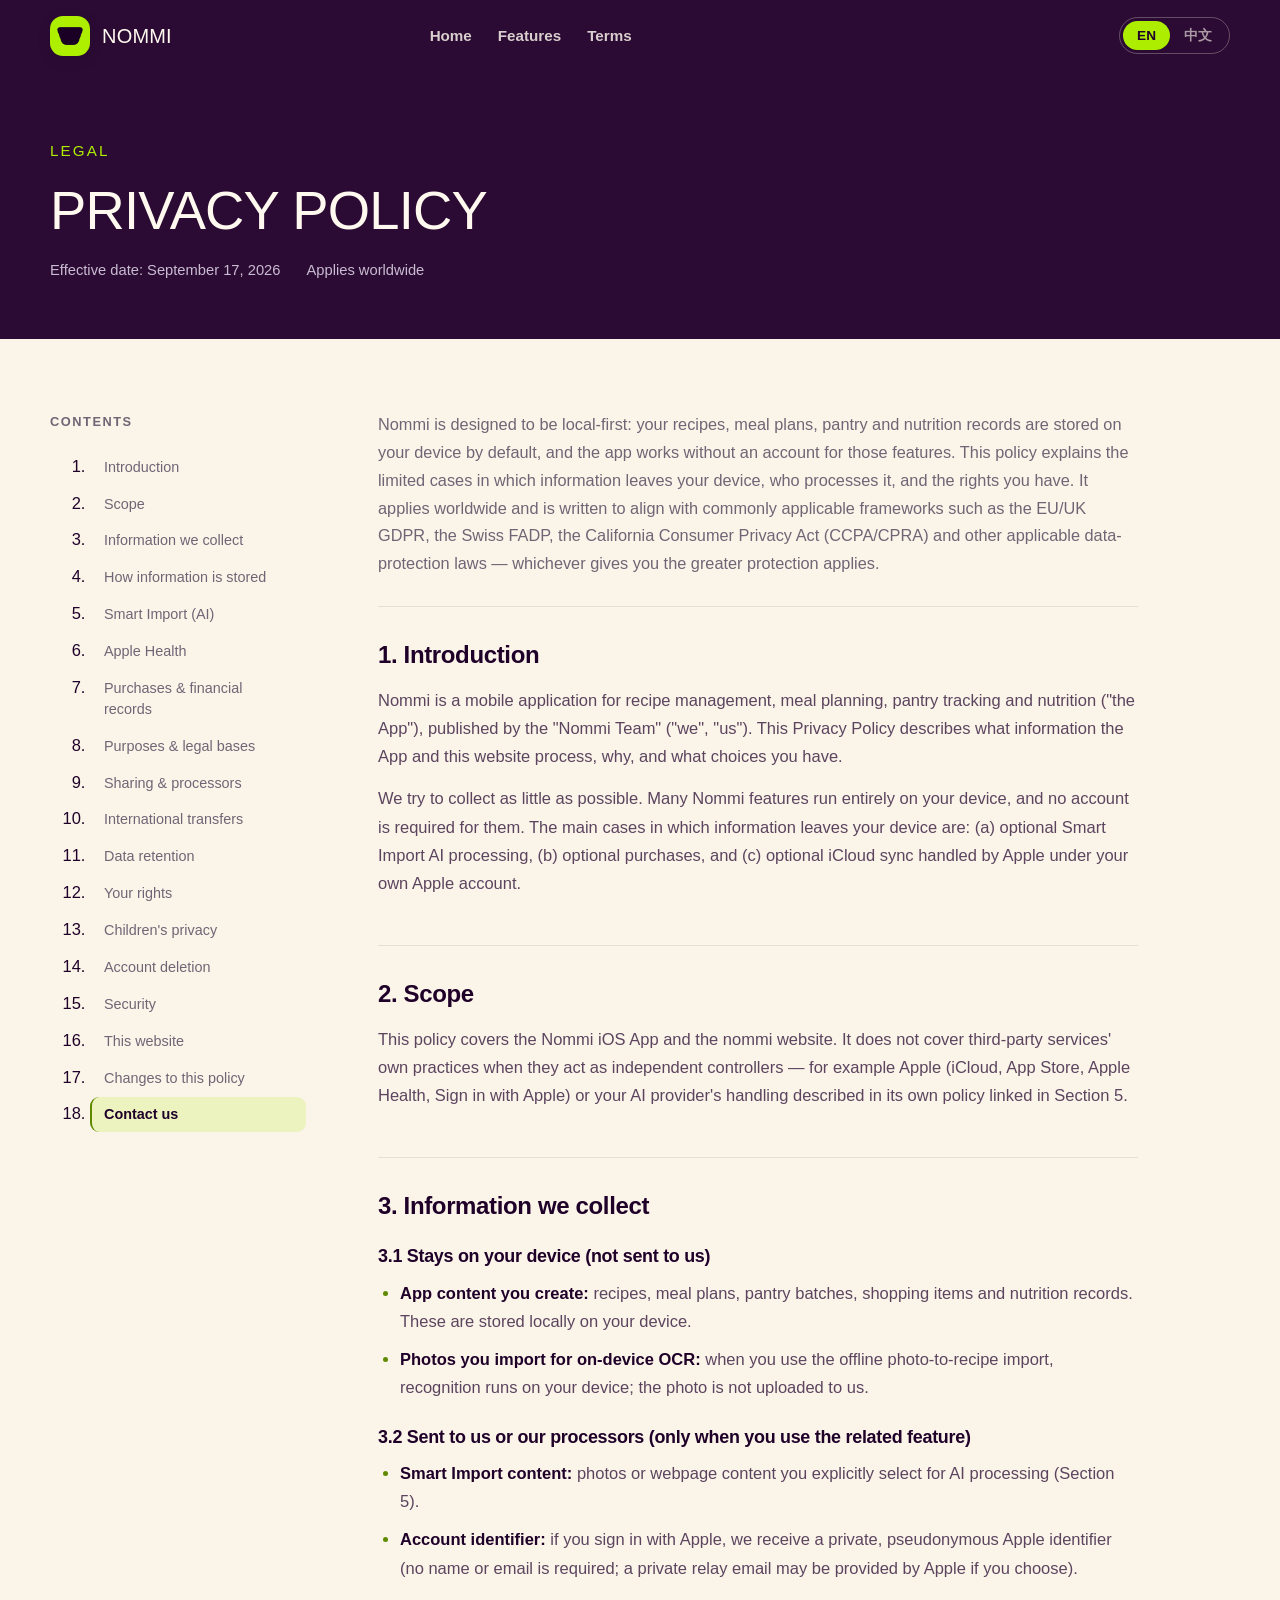
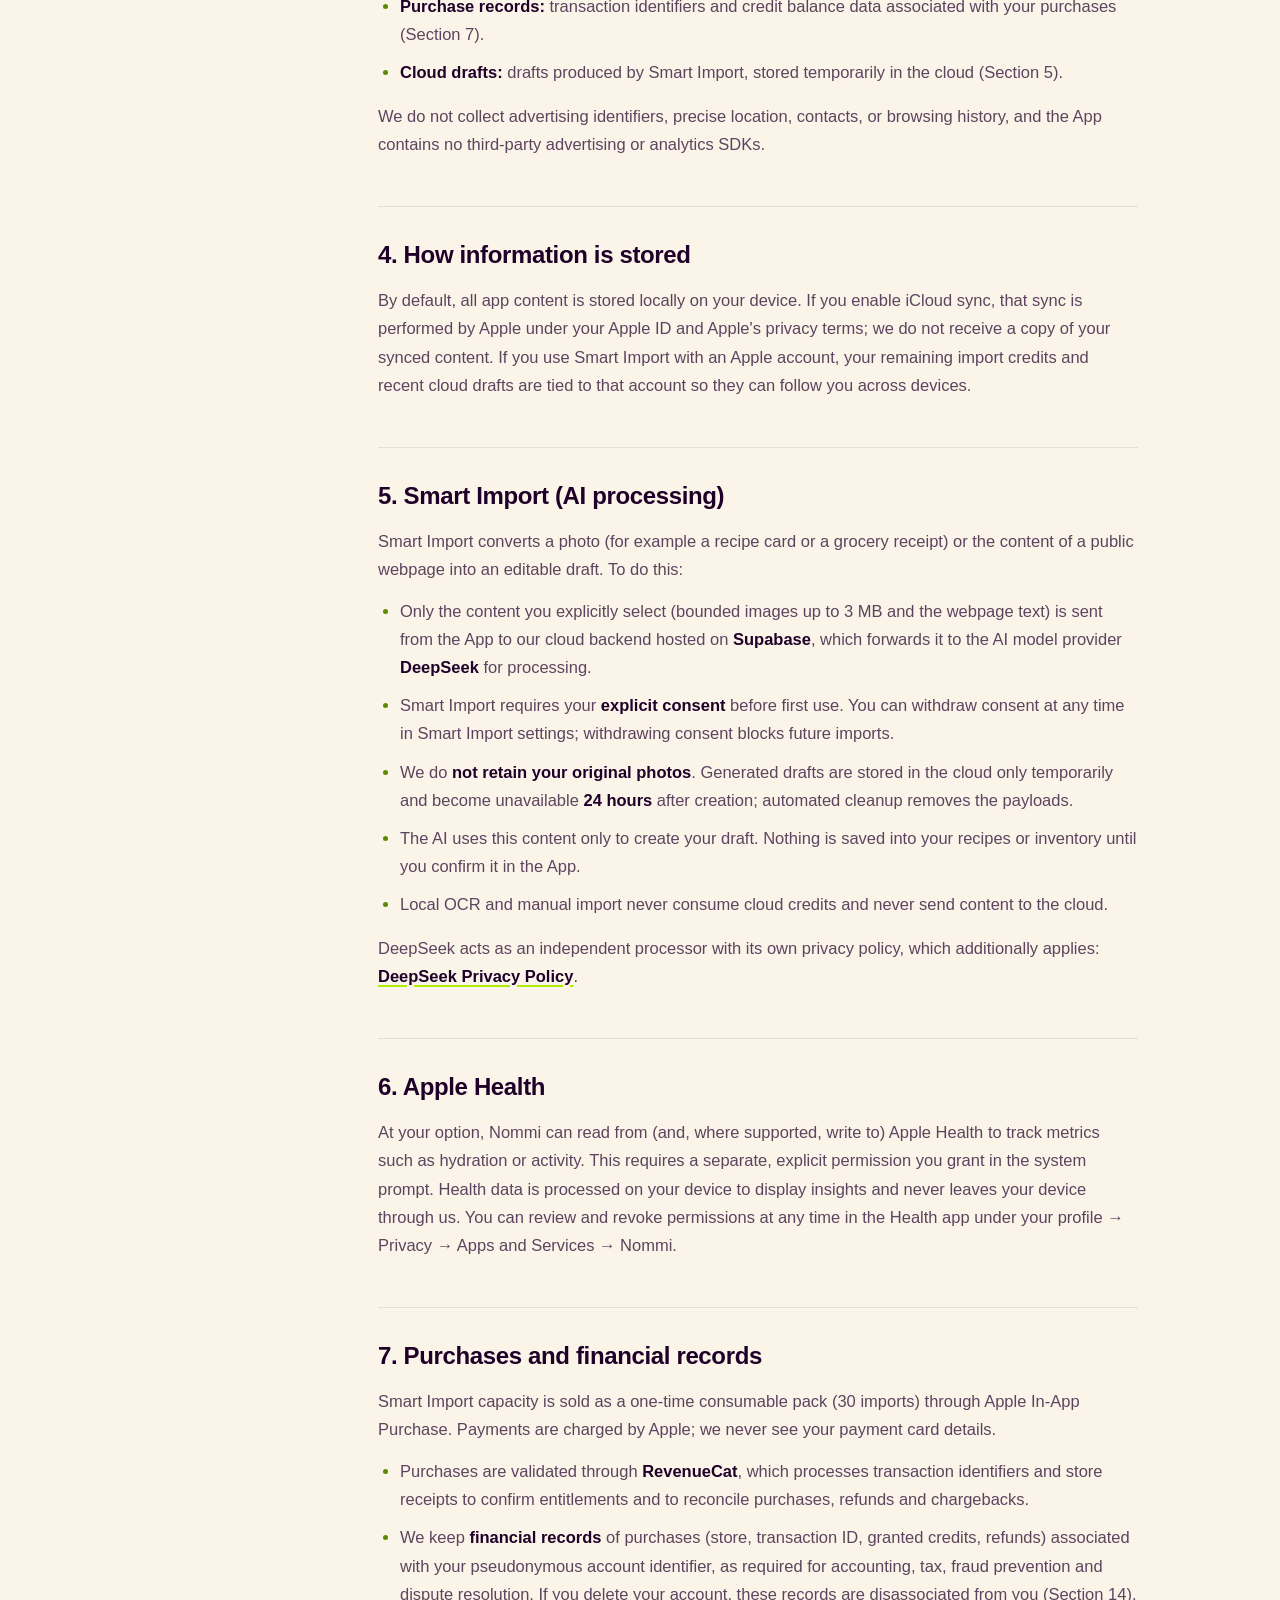
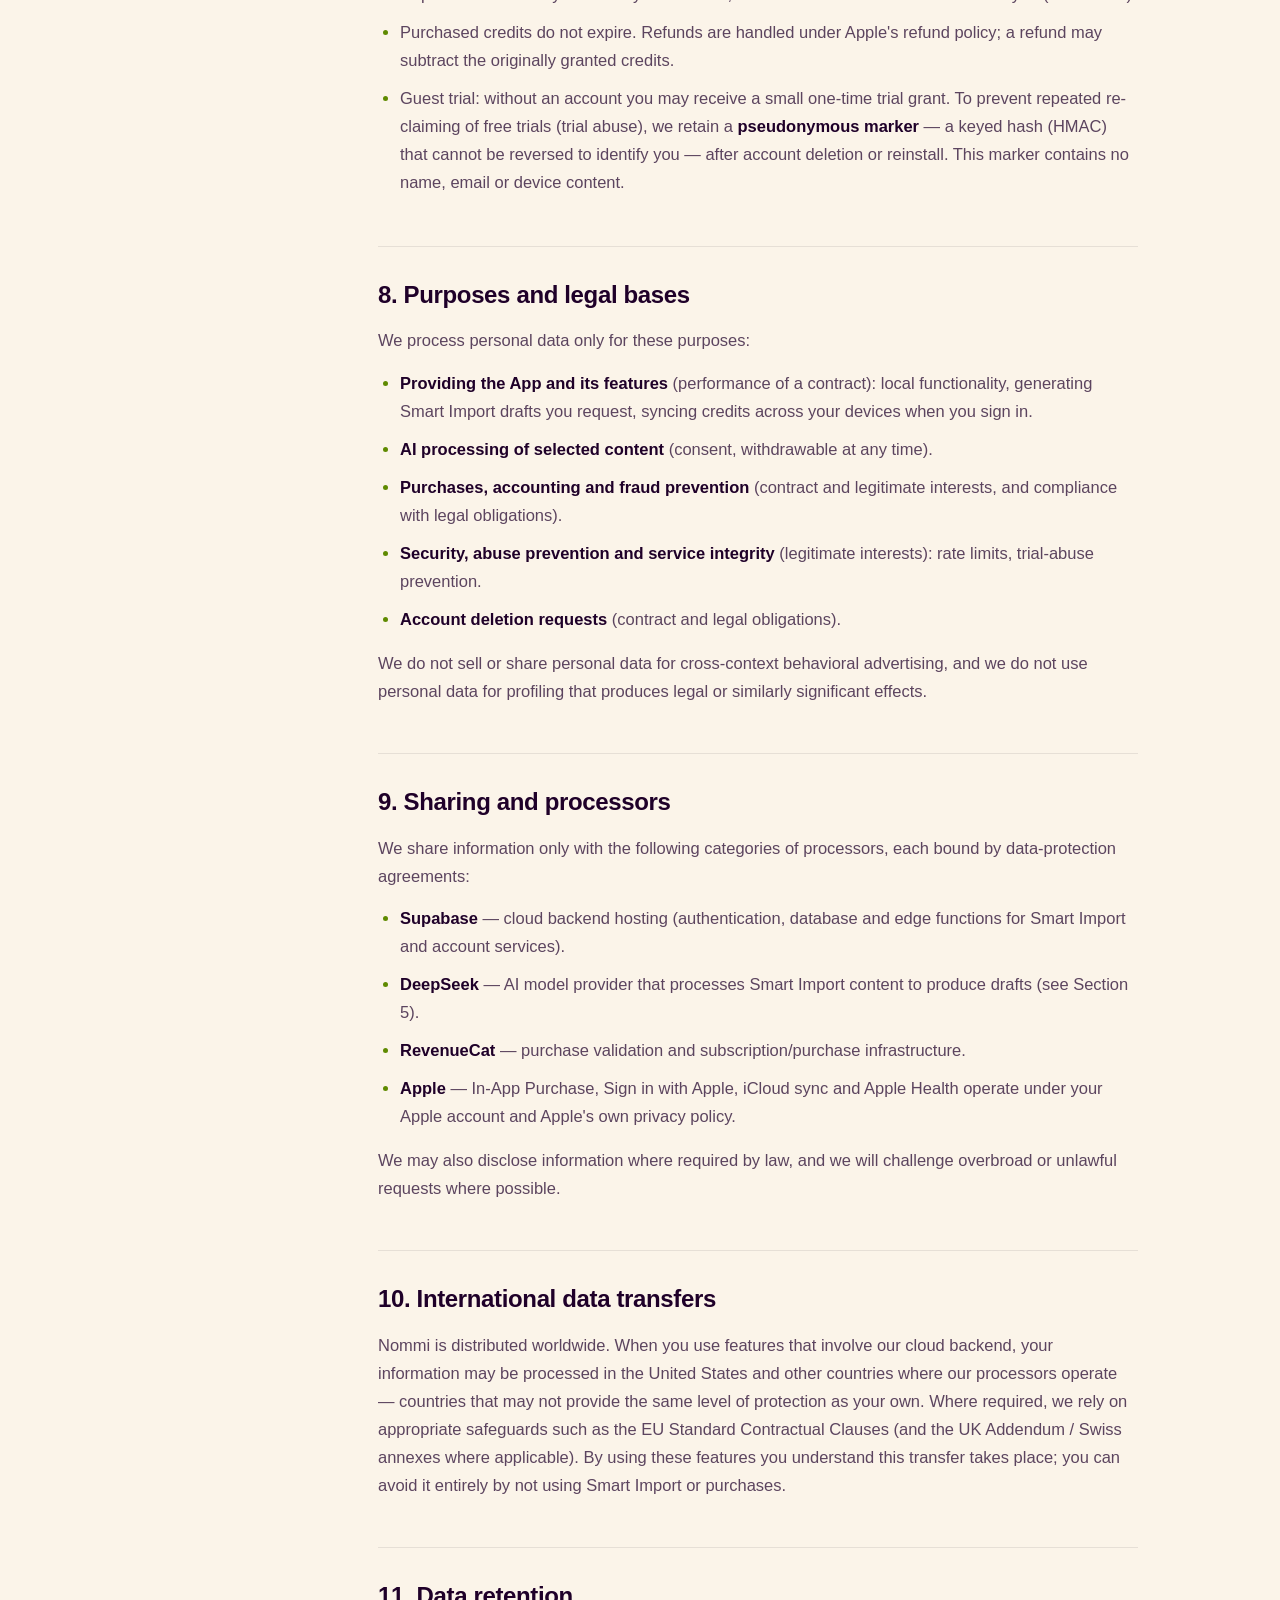
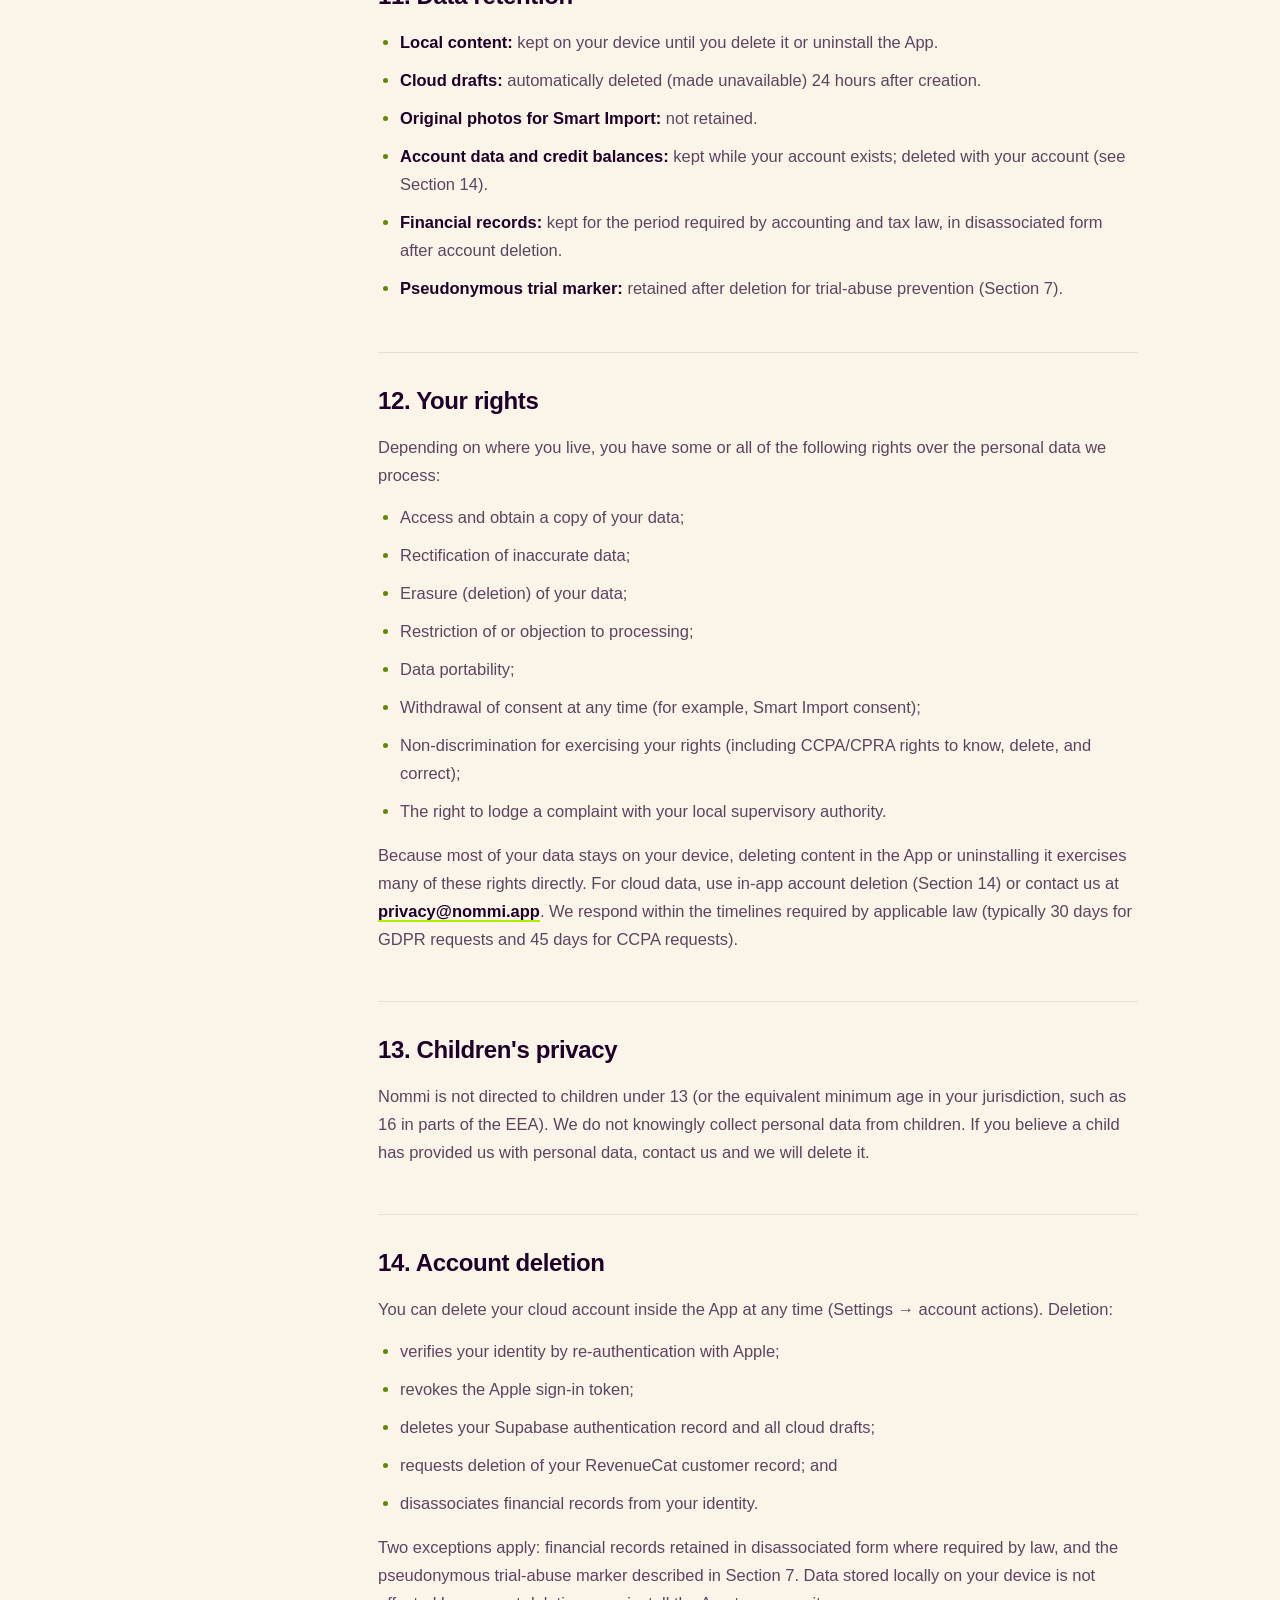
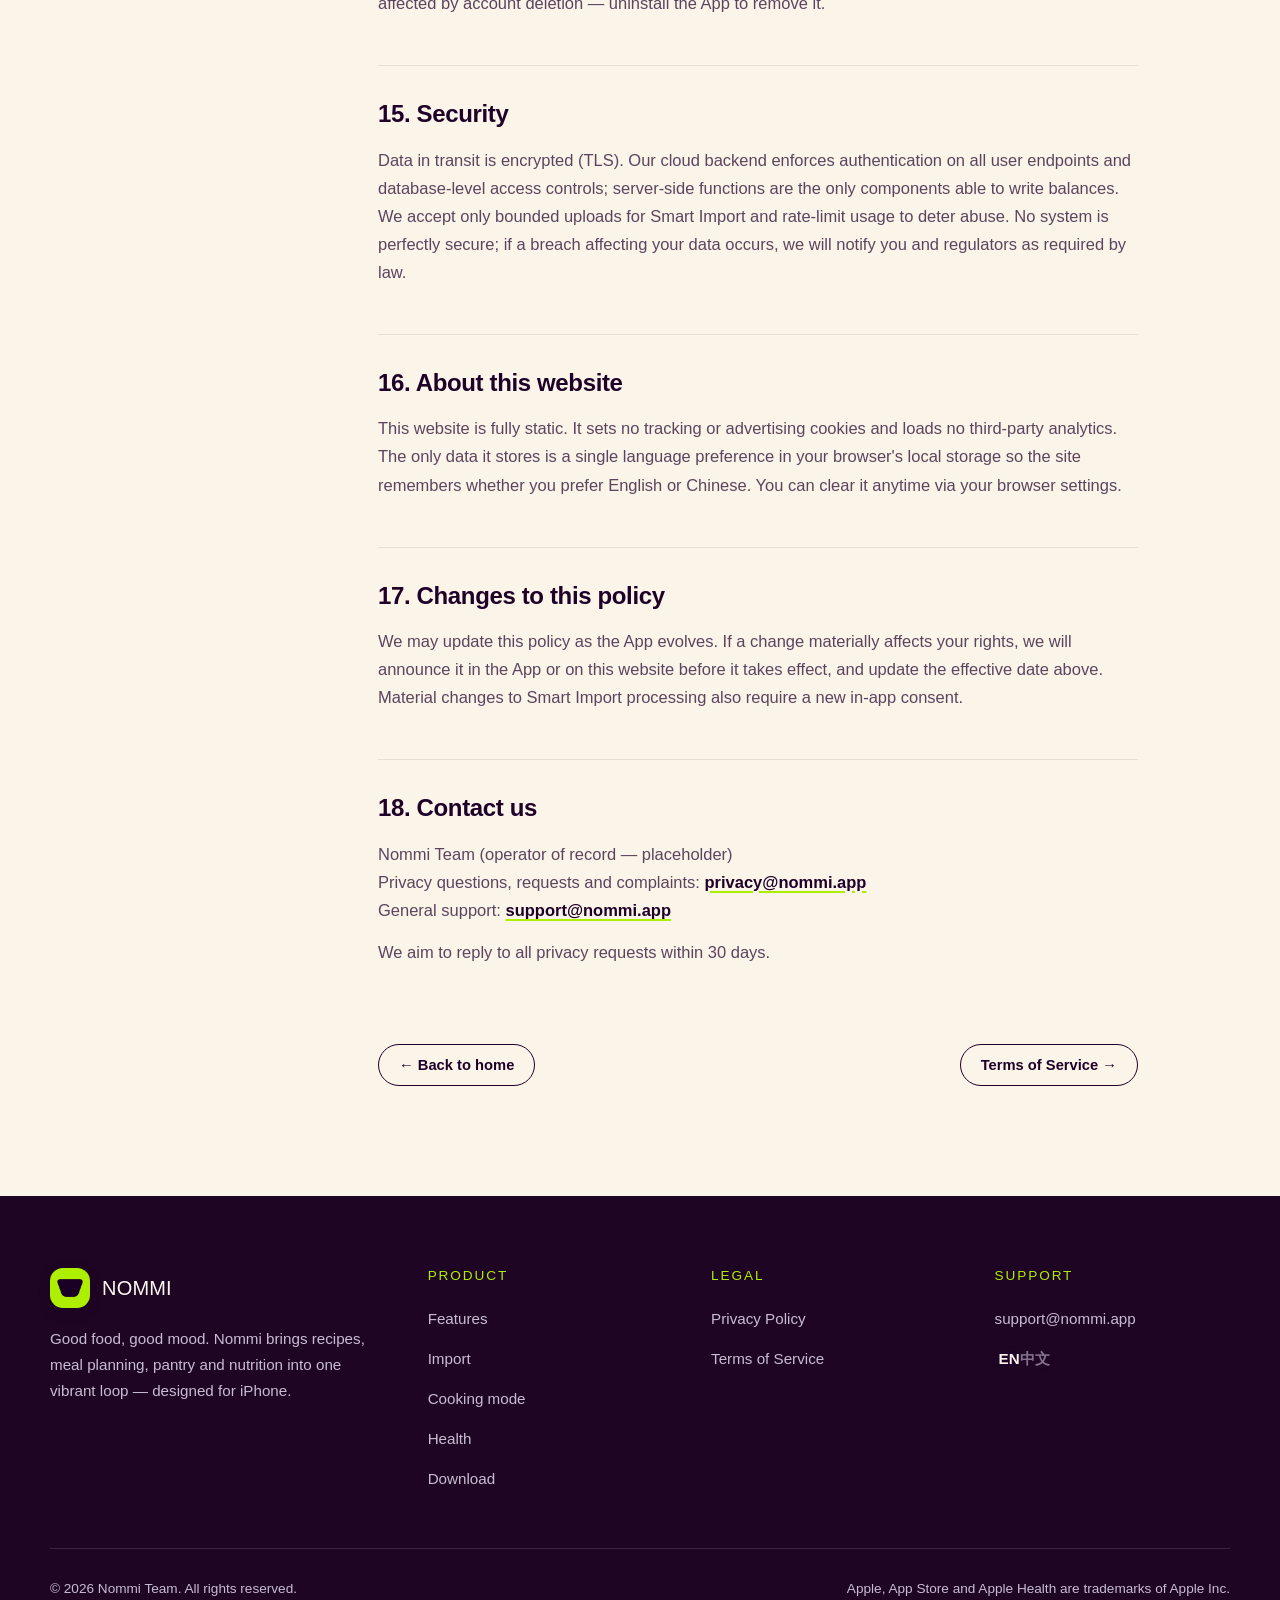
==== privacy.html @ 62dd393e "Rebrand Wokvibe → Nommi: brand strings, lang storage key, logo/favicon, drop mascot.jpg" ====
<!DOCTYPE html>
<html lang="en"
  data-title-en="Privacy Policy — Nommi"
  data-title-zh="隐私政策 — Nommi"
  data-desc-en="How Nommi collects, uses and protects your data: local-first storage, Smart Import AI processing, purchases, account deletion and your rights."
  data-desc-zh="Nommi 如何收集、使用与保护你的数据：本地优先存储、AI 智能导入、购买与账户删除，以及你享有的权利。">
<head>
  <meta charset="UTF-8">
  <meta name="viewport" content="width=device-width, initial-scale=1.0">
  <title>Privacy Policy — Nommi</title>
  <meta name="description" content="How Nommi collects, uses and protects your data: local-first storage, Smart Import AI processing, purchases, account deletion and your rights.">
  <link rel="icon" type="image/png" href="assets/img/favicon.png">
  <link rel="stylesheet" href="assets/css/main.css?v=6">
  <script>
    (function () {
      var l = null;
      try { l = localStorage.getItem("nommi-lang"); } catch (e) {}
      if (l !== "en" && l !== "zh") {
        l = ((navigator.languages && navigator.languages[0]) || navigator.language || "")
          .toLowerCase().indexOf("zh") === 0 ? "zh" : "en";
      }
      document.documentElement.setAttribute("data-lang", l);
    })();
  </script>
</head>
<body>
  <!-- PLACEHOLDERS: operator name "Nommi Team", emails privacy@nommi.app /
       support@nommi.app and the effective date below must be replaced with
       real values before launch. -->
  <a class="skip-link" href="#main"><span class="lang-en">Skip to content</span><span class="lang-zh">跳到正文</span></a>

  <header class="site-header on-dark">
    <div class="container header-inner">
      <a class="brand" href="index.html" aria-label="Nommi home">
        <span class="brand-badge"><img src="assets/img/favicon.png" alt="Nommi logo" width="40" height="40"></span>
        <span>NOMMI</span>
      </a>
      <nav class="main-nav" aria-label="Primary">
        <a href="index.html"><span class="lang-en">Home</span><span class="lang-zh">首页</span></a>
        <a href="index.html#features"><span class="lang-en">Features</span><span class="lang-zh">功能</span></a>
        <a href="terms.html"><span class="lang-en">Terms</span><span class="lang-zh">条款</span></a>
      </nav>
      <div class="header-actions">
        <div class="lang-toggle" role="group" aria-label="Language / 语言">
          <button type="button" data-set-lang="en" aria-pressed="false">EN</button>
          <button type="button" data-set-lang="zh" aria-pressed="false">中文</button>
        </div>
      </div>
    </div>
  </header>

  <main id="main">
    <section class="doc-hero">
      <div class="container">
        <p class="eyebrow"><span class="lang-en">Legal</span><span class="lang-zh">法律文件</span></p>
        <h1>
          <span class="lang-en">Privacy Policy</span>
          <span class="lang-zh">隐私政策</span>
        </h1>
        <div class="doc-meta">
          <span><span class="lang-en">Effective date: September 17, 2026</span><span class="lang-zh">生效日期：2026 年 9 月 17 日</span></span>
          <span><span class="lang-en">Applies worldwide</span><span class="lang-zh">全球适用</span></span>
        </div>
      </div>
    </section>

    <div class="container doc-layout">
      <aside class="doc-toc" aria-label="Table of contents">
        <p class="toc-title"><span class="lang-en">Contents</span><span class="lang-zh">目录</span></p>
        <ol>
          <li><a href="#p-intro"><span class="lang-en">Introduction</span><span class="lang-zh">引言</span></a></li>
          <li><a href="#p-scope"><span class="lang-en">Scope</span><span class="lang-zh">适用范围</span></a></li>
          <li><a href="#p-collect"><span class="lang-en">Information we collect</span><span class="lang-zh">我们收集的信息</span></a></li>
          <li><a href="#p-storage"><span class="lang-en">How information is stored</span><span class="lang-zh">信息的存储</span></a></li>
          <li><a href="#p-ai"><span class="lang-en">Smart Import (AI)</span><span class="lang-zh">AI 智能导入</span></a></li>
          <li><a href="#p-health"><span class="lang-en">Apple Health</span><span class="lang-zh">Apple 健康</span></a></li>
          <li><a href="#p-purchases"><span class="lang-en">Purchases &amp; financial records</span><span class="lang-zh">购买与财务记录</span></a></li>
          <li><a href="#p-basis"><span class="lang-en">Purposes &amp; legal bases</span><span class="lang-zh">用途与法律基础</span></a></li>
          <li><a href="#p-sharing"><span class="lang-en">Sharing &amp; processors</span><span class="lang-zh">共享与处理者</span></a></li>
          <li><a href="#p-transfers"><span class="lang-en">International transfers</span><span class="lang-zh">国际数据传输</span></a></li>
          <li><a href="#p-retention"><span class="lang-en">Data retention</span><span class="lang-zh">数据保留</span></a></li>
          <li><a href="#p-rights"><span class="lang-en">Your rights</span><span class="lang-zh">你的权利</span></a></li>
          <li><a href="#p-children"><span class="lang-en">Children's privacy</span><span class="lang-zh">儿童隐私</span></a></li>
          <li><a href="#p-deletion"><span class="lang-en">Account deletion</span><span class="lang-zh">账户删除</span></a></li>
          <li><a href="#p-security"><span class="lang-en">Security</span><span class="lang-zh">安全</span></a></li>
          <li><a href="#p-website"><span class="lang-en">This website</span><span class="lang-zh">关于本网站</span></a></li>
          <li><a href="#p-changes"><span class="lang-en">Changes to this policy</span><span class="lang-zh">政策变更</span></a></li>
          <li><a href="#p-contact"><span class="lang-en">Contact us</span><span class="lang-zh">联系我们</span></a></li>
        </ol>
      </aside>

      <article class="doc-body">
        <p>
          <span class="lang-en">Nommi is designed to be local-first: your recipes, meal plans, pantry and nutrition records are stored on your device by default, and the app works without an account for those features. This policy explains the limited cases in which information leaves your device, who processes it, and the rights you have. It applies worldwide and is written to align with commonly applicable frameworks such as the EU/UK GDPR, the Swiss FADP, the California Consumer Privacy Act (CCPA/CPRA) and other applicable data-protection laws — whichever gives you the greater protection applies.</span>
          <span class="lang-zh">Nommi 采用本地优先设计：你的食谱、餐食计划、库存与营养记录默认保存在你的设备上，这些功能无需账户即可使用。本政策说明信息在哪些有限情况下会离开你的设备、由谁处理，以及你享有的权利。本政策在全球适用，并参照 EU/UK GDPR、瑞士 FADP、美国加州 CCPA/CPRA 等常见数据保护框架撰写——对你更有利的标准优先适用。</span>
        </p>

        <section class="policy-sec" id="p-intro">
          <h2><span class="lang-en">1. Introduction</span><span class="lang-zh">1. 引言</span></h2>
          <div class="lang-en">
            <p>Nommi is a mobile application for recipe management, meal planning, pantry tracking and nutrition ("the App"), published by the "Nommi Team" ("we", "us"). This Privacy Policy describes what information the App and this website process, why, and what choices you have.</p>
            <p>We try to collect as little as possible. Many Nommi features run entirely on your device, and no account is required for them. The main cases in which information leaves your device are: (a) optional Smart Import AI processing, (b) optional purchases, and (c) optional iCloud sync handled by Apple under your own Apple account.</p>
          </div>
          <div class="lang-zh">
            <p>Nommi 是一款用于食谱管理、餐食计划、库存跟踪与营养记录的移动应用（下称「本应用」），由「Nommi 团队」（下称「我们」）发布。本隐私政策说明本应用及本网站处理哪些信息、为何处理，以及你可以做出哪些选择。</p>
            <p>我们尽可能少收集数据。Nommi 的许多功能完全在你的设备上运行，且无需账户。信息离开你设备的主要情形包括：(a) 可选的 AI 智能导入处理；(b) 可选的应用内购买；(c) 由 Apple 在你自己的 Apple 账户下处理的可选 iCloud 同步。</p>
          </div>
        </section>

        <section class="policy-sec" id="p-scope">
          <h2><span class="lang-en">2. Scope</span><span class="lang-zh">2. 适用范围</span></h2>
          <div class="lang-en">
            <p>This policy covers the Nommi iOS App and the nommi website. It does not cover third-party services' own practices when they act as independent controllers — for example Apple (iCloud, App Store, Apple Health, Sign in with Apple) or your AI provider's handling described in its own policy linked in Section 5.</p>
          </div>
          <div class="lang-zh">
            <p>本政策适用于 Nommi iOS 应用与 Nommi 网站。当第三方服务作为独立控制者行事时（例如 Apple 的 iCloud、App Store、Apple 健康与「通过 Apple 登录」，或第 5 节所链接的 AI 提供商按其自身政策进行的处理），其自身实践不在本政策范围内。</p>
          </div>
        </section>

        <section class="policy-sec" id="p-collect">
          <h2><span class="lang-en">3. Information we collect</span><span class="lang-zh">3. 我们收集的信息</span></h2>
          <div class="lang-en">
            <h3>3.1 Stays on your device (not sent to us)</h3>
            <ul>
              <li><strong>App content you create:</strong> recipes, meal plans, pantry batches, shopping items and nutrition records. These are stored locally on your device.</li>
              <li><strong>Photos you import for on-device OCR:</strong> when you use the offline photo-to-recipe import, recognition runs on your device; the photo is not uploaded to us.</li>
            </ul>
            <h3>3.2 Sent to us or our processors (only when you use the related feature)</h3>
            <ul>
              <li><strong>Smart Import content:</strong> photos or webpage content you explicitly select for AI processing (Section 5).</li>
              <li><strong>Account identifier:</strong> if you sign in with Apple, we receive a private, pseudonymous Apple identifier (no name or email is required; a private relay email may be provided by Apple if you choose).</li>
              <li><strong>Purchase records:</strong> transaction identifiers and credit balance data associated with your purchases (Section 7).</li>
              <li><strong>Cloud drafts:</strong> drafts produced by Smart Import, stored temporarily in the cloud (Section 5).</li>
            </ul>
            <p>We do not collect advertising identifiers, precise location, contacts, or browsing history, and the App contains no third-party advertising or analytics SDKs.</p>
          </div>
          <div class="lang-zh">
            <h3>3.1 仅保存在你的设备上（不会发送给我们）</h3>
            <ul>
              <li><strong>你创建的应用内容：</strong>食谱、餐食计划、库存批次、采购项与营养记录，均保存在你设备的本地存储中。</li>
              <li><strong>用于本机 OCR 的照片：</strong>使用离线拍照导入食谱时，识别在你的设备上完成；照片不会上传给我们。</li>
            </ul>
            <h3>3.2 发送给我们或我们的处理者（仅在你使用相应功能时）</h3>
            <ul>
              <li><strong>智能导入内容：</strong>你明确选择进行 AI 处理的照片或网页内容（见第 5 节）。</li>
              <li><strong>账户标识符：</strong>使用「通过 Apple 登录」时，我们只会收到一个私密、假名化的 Apple 标识符（不需要姓名或邮箱；如你选择，Apple 可提供私密转发邮箱）。</li>
              <li><strong>购买记录：</strong>与你的购买相关联的交易标识符与积分余额数据（见第 7 节）。</li>
              <li><strong>云端草稿：</strong>智能导入生成的草稿，会临时存储在云端（见第 5 节）。</li>
            </ul>
            <p>我们不收集广告标识符、精确位置、通讯录或浏览历史；应用内不包含任何第三方广告或统计 SDK。</p>
          </div>
        </section>

        <section class="policy-sec" id="p-storage">
          <h2><span class="lang-en">4. How information is stored</span><span class="lang-zh">4. 信息的存储</span></h2>
          <div class="lang-en">
            <p>By default, all app content is stored locally on your device. If you enable iCloud sync, that sync is performed by Apple under your Apple ID and Apple's privacy terms; we do not receive a copy of your synced content. If you use Smart Import with an Apple account, your remaining import credits and recent cloud drafts are tied to that account so they can follow you across devices.</p>
          </div>
          <div class="lang-zh">
            <p>默认情况下，所有应用内容均保存在你的设备本地。启用 iCloud 同步后，同步由 Apple 在你的 Apple ID 与 Apple 隐私条款下完成；我们不会获得你所同步内容的副本。若你在登录 Apple 账户后使用智能导入，剩余导入积分与最近的云端草稿会与该账户关联，以便跨设备使用。</p>
          </div>
        </section>

        <section class="policy-sec" id="p-ai">
          <h2><span class="lang-en">5. Smart Import (AI processing)</span><span class="lang-zh">5. AI 智能导入</span></h2>
          <div class="lang-en">
            <p>Smart Import converts a photo (for example a recipe card or a grocery receipt) or the content of a public webpage into an editable draft. To do this:</p>
            <ul>
              <li>Only the content you explicitly select (bounded images up to 3&nbsp;MB and the webpage text) is sent from the App to our cloud backend hosted on <strong>Supabase</strong>, which forwards it to the AI model provider <strong>DeepSeek</strong> for processing.</li>
              <li>Smart Import requires your <strong>explicit consent</strong> before first use. You can withdraw consent at any time in Smart Import settings; withdrawing consent blocks future imports.</li>
              <li>We do <strong>not retain your original photos</strong>. Generated drafts are stored in the cloud only temporarily and become unavailable <strong>24 hours</strong> after creation; automated cleanup removes the payloads.</li>
              <li>The AI uses this content only to create your draft. Nothing is saved into your recipes or inventory until you confirm it in the App.</li>
              <li>Local OCR and manual import never consume cloud credits and never send content to the cloud.</li>
            </ul>
            <p>DeepSeek acts as an independent processor with its own privacy policy, which additionally applies: <a href="https://cdn.deepseek.com/policies/en-US/deepseek-privacy-policy.html" rel="noopener nofollow" target="_blank">DeepSeek Privacy Policy</a>.</p>
          </div>
          <div class="lang-zh">
            <p>智能导入可将照片（例如食谱卡片或采购小票）或公开网页的内容转换为可编辑草稿。为此：</p>
            <ul>
              <li>只有你明确选择的内容（不超过 3&nbsp;MB 的图片与网页文本）会从应用发送至托管在 <strong>Supabase</strong> 上的云端后端，再由其转发给 AI 模型提供商 <strong>DeepSeek</strong> 进行处理。</li>
              <li>智能导入在首次使用前需要你的<strong>明确同意</strong>。你可以随时在智能导入设置中撤回同意；撤回后将阻止后续导入。</li>
              <li>我们<strong>不会保留你的原始照片</strong>。生成的草稿仅临时存储于云端，并在创建 <strong>24 小时</strong>后失效；自动清理任务会删除相关数据。</li>
              <li>AI 仅将这些内容用于生成你的草稿；在你于应用中确认之前，任何内容都不会写入你的食谱或库存。</li>
              <li>本地 OCR 与手动导入不消耗云端积分，也不会向云端发送内容。</li>
            </ul>
            <p>DeepSeek 作为独立处理者运营，其自身隐私政策同样适用：<a href="https://cdn.deepseek.com/policies/en-US/deepseek-privacy-policy.html" rel="noopener nofollow" target="_blank">DeepSeek 隐私政策</a>。</p>
          </div>
        </section>

        <section class="policy-sec" id="p-health">
          <h2><span class="lang-en">6. Apple Health</span><span class="lang-zh">6. Apple 健康</span></h2>
          <div class="lang-en">
            <p>At your option, Nommi can read from (and, where supported, write to) Apple Health to track metrics such as hydration or activity. This requires a separate, explicit permission you grant in the system prompt. Health data is processed on your device to display insights and never leaves your device through us. You can review and revoke permissions at any time in the Health app under your profile → Privacy → Apps and Services → Nommi.</p>
          </div>
          <div class="lang-zh">
            <p>你可以选择让 Nommi 读取（并在支持时写入）Apple 健康数据，以跟踪饮水、活动等指标。这需要你在系统弹窗中单独授予明确权限。健康数据仅在你的设备上处理并用于展示洞察，不会经由我们离开你的设备。你可以随时在「健康」App 的个人头像 → 隐私 → App 与服务 → Nommi 中查看并撤销相关权限。</p>
          </div>
        </section>

        <section class="policy-sec" id="p-purchases">
          <h2><span class="lang-en">7. Purchases and financial records</span><span class="lang-zh">7. 购买与财务记录</span></h2>
          <div class="lang-en">
            <p>Smart Import capacity is sold as a one-time consumable pack (30 imports) through Apple In-App Purchase. Payments are charged by Apple; we never see your payment card details.</p>
            <ul>
              <li>Purchases are validated through <strong>RevenueCat</strong>, which processes transaction identifiers and store receipts to confirm entitlements and to reconcile purchases, refunds and chargebacks.</li>
              <li>We keep <strong>financial records</strong> of purchases (store, transaction ID, granted credits, refunds) associated with your pseudonymous account identifier, as required for accounting, tax, fraud prevention and dispute resolution. If you delete your account, these records are disassociated from you (Section 14).</li>
              <li>Purchased credits do not expire. Refunds are handled under Apple's refund policy; a refund may subtract the originally granted credits.</li>
              <li>Guest trial: without an account you may receive a small one-time trial grant. To prevent repeated re-claiming of free trials (trial abuse), we retain a <strong>pseudonymous marker</strong> — a keyed hash (HMAC) that cannot be reversed to identify you — after account deletion or reinstall. This marker contains no name, email or device content.</li>
            </ul>
          </div>
          <div class="lang-zh">
            <p>智能导入额度以一次性消耗型礼包（30 次导入）的形式通过 Apple 应用内购销售。款项由 Apple 收取；我们不会接触你的支付卡信息。</p>
            <ul>
              <li>购买通过 <strong>RevenueCat</strong> 校验；其处理交易标识符与商店收据，用于确认权益以及对账、退款与拒付处理。</li>
              <li>我们会保存与你的假名化账户标识符相关联的购买<strong>财务记录</strong>（商店、交易 ID、发放积分、退款），以满足会计、税务、防欺诈与争议处理要求。删除账户后，这些记录将与你的身份解除关联（见第 14 节）。</li>
              <li>所购积分永久有效，不会过期。退款按 Apple 退款政策处理；退款可能相应扣减最初发放的积分。</li>
              <li>游客试用：未登录账户时你可能获得少量一次性试用额度。为防止反复重新领取免费试用（试用滥用），在删除账户或重装应用后，我们会保留一个<strong>假名化标记</strong>——即无法逆向识别你身份的带密钥散列值（HMAC）。该标记不含姓名、邮箱或设备内容。</li>
            </ul>
          </div>
        </section>

        <section class="policy-sec" id="p-basis">
          <h2><span class="lang-en">8. Purposes and legal bases</span><span class="lang-zh">8. 用途与法律基础</span></h2>
          <div class="lang-en">
            <p>We process personal data only for these purposes:</p>
            <ul>
              <li><strong>Providing the App and its features</strong> (performance of a contract): local functionality, generating Smart Import drafts you request, syncing credits across your devices when you sign in.</li>
              <li><strong>AI processing of selected content</strong> (consent, withdrawable at any time).</li>
              <li><strong>Purchases, accounting and fraud prevention</strong> (contract and legitimate interests, and compliance with legal obligations).</li>
              <li><strong>Security, abuse prevention and service integrity</strong> (legitimate interests): rate limits, trial-abuse prevention.</li>
              <li><strong>Account deletion requests</strong> (contract and legal obligations).</li>
            </ul>
            <p>We do not sell or share personal data for cross-context behavioral advertising, and we do not use personal data for profiling that produces legal or similarly significant effects.</p>
          </div>
          <div class="lang-zh">
            <p>我们仅出于以下目的处理个人数据：</p>
            <ul>
              <li><strong>提供本应用及其功能</strong>（履行合同所必需）：本地功能、生成你请求的智能导入草稿、登录后跨设备同步积分。</li>
              <li><strong>对所选内容的 AI 处理</strong>（基于同意，可随时撤回）。</li>
              <li><strong>购买、会计与防欺诈</strong>（履行合同、正当利益，以及履行法律义务）。</li>
              <li><strong>安全、滥用防范与服务完整性</strong>（正当利益）：频率限制、试用滥用防范。</li>
              <li><strong>处理账户删除请求</strong>（履行合同与法律义务）。</li>
            </ul>
            <p>我们不会出售个人数据，也不会为跨场景行为广告而共享个人数据；不会将个人数据用于可能产生法律或类似重大影响的人物画像。</p>
          </div>
        </section>

        <section class="policy-sec" id="p-sharing">
          <h2><span class="lang-en">9. Sharing and processors</span><span class="lang-zh">9. 共享与处理者</span></h2>
          <div class="lang-en">
            <p>We share information only with the following categories of processors, each bound by data-protection agreements:</p>
            <ul>
              <li><strong>Supabase</strong> — cloud backend hosting (authentication, database and edge functions for Smart Import and account services).</li>
              <li><strong>DeepSeek</strong> — AI model provider that processes Smart Import content to produce drafts (see Section 5).</li>
              <li><strong>RevenueCat</strong> — purchase validation and subscription/purchase infrastructure.</li>
              <li><strong>Apple</strong> — In-App Purchase, Sign in with Apple, iCloud sync and Apple Health operate under your Apple account and Apple's own privacy policy.</li>
            </ul>
            <p>We may also disclose information where required by law, and we will challenge overbroad or unlawful requests where possible.</p>
          </div>
          <div class="lang-zh">
            <p>我们仅与以下类别的处理者共享信息，且均受数据处理协议约束：</p>
            <ul>
              <li><strong>Supabase</strong>——云后端托管（认证、数据库，以及支撑智能导入与账户服务的边缘函数）。</li>
              <li><strong>DeepSeek</strong>——AI 模型提供商，处理智能导入内容以生成草稿（见第 5 节）。</li>
              <li><strong>RevenueCat</strong>——购买校验与购买基础设施。</li>
              <li><strong>Apple</strong>——应用内购、通过 Apple 登录、iCloud 同步与 Apple 健康均在你自己的 Apple 账户与 Apple 隐私政策下运行。</li>
            </ul>
            <p>在法律要求时，我们也可能依法披露信息；对于过度宽泛或非法的请求，我们将在可行范围内提出异议。</p>
          </div>
        </section>

        <section class="policy-sec" id="p-transfers">
          <h2><span class="lang-en">10. International data transfers</span><span class="lang-zh">10. 国际数据传输</span></h2>
          <div class="lang-en">
            <p>Nommi is distributed worldwide. When you use features that involve our cloud backend, your information may be processed in the United States and other countries where our processors operate — countries that may not provide the same level of protection as your own. Where required, we rely on appropriate safeguards such as the EU Standard Contractual Clauses (and the UK Addendum / Swiss annexes where applicable). By using these features you understand this transfer takes place; you can avoid it entirely by not using Smart Import or purchases.</p>
          </div>
          <div class="lang-zh">
            <p>Nommi 面向全球分发。当你使用涉及我们云后端的功能时，你的信息可能在我们处理者所在的美国及其他国家/地区被处理——这些地区的保护水平可能与你所在地不同。在需要时，我们依赖适当的保障措施，例如欧盟标准合同条款（以及适用的英国附录/瑞士附件）。使用这些功能即表示你理解会发生上述传输；你也可以完全不使用智能导入与购买功能来避免此类传输。</p>
          </div>
        </section>

        <section class="policy-sec" id="p-retention">
          <h2><span class="lang-en">11. Data retention</span><span class="lang-zh">11. 数据保留</span></h2>
          <div class="lang-en">
            <ul>
              <li><strong>Local content:</strong> kept on your device until you delete it or uninstall the App.</li>
              <li><strong>Cloud drafts:</strong> automatically deleted (made unavailable) 24 hours after creation.</li>
              <li><strong>Original photos for Smart Import:</strong> not retained.</li>
              <li><strong>Account data and credit balances:</strong> kept while your account exists; deleted with your account (see Section 14).</li>
              <li><strong>Financial records:</strong> kept for the period required by accounting and tax law, in disassociated form after account deletion.</li>
              <li><strong>Pseudonymous trial marker:</strong> retained after deletion for trial-abuse prevention (Section 7).</li>
            </ul>
          </div>
          <div class="lang-zh">
            <ul>
              <li><strong>本地内容：</strong>保存在你的设备上，直至你删除或卸载本应用。</li>
              <li><strong>云端草稿：</strong>创建 24 小时后自动删除（失效）。</li>
              <li><strong>智能导入的原始照片：</strong>不予保留。</li>
              <li><strong>账户数据与积分余额：</strong>账户存续期间保留；随账户删除而删除（见第 14 节）。</li>
              <li><strong>财务记录：</strong>按会计与税务法律要求的期限保留；账户删除后以解除关联的形式保存。</li>
              <li><strong>假名化试用标记：</strong>删除后为防止试用滥用而保留（见第 7 节）。</li>
            </ul>
          </div>
        </section>

        <section class="policy-sec" id="p-rights">
          <h2><span class="lang-en">12. Your rights</span><span class="lang-zh">12. 你的权利</span></h2>
          <div class="lang-en">
            <p>Depending on where you live, you have some or all of the following rights over the personal data we process:</p>
            <ul>
              <li>Access and obtain a copy of your data;</li>
              <li>Rectification of inaccurate data;</li>
              <li>Erasure (deletion) of your data;</li>
              <li>Restriction of or objection to processing;</li>
              <li>Data portability;</li>
              <li>Withdrawal of consent at any time (for example, Smart Import consent);</li>
              <li>Non-discrimination for exercising your rights (including CCPA/CPRA rights to know, delete, and correct);</li>
              <li>The right to lodge a complaint with your local supervisory authority.</li>
            </ul>
            <p>Because most of your data stays on your device, deleting content in the App or uninstalling it exercises many of these rights directly. For cloud data, use in-app account deletion (Section 14) or contact us at <a href="mailto:privacy@nommi.app">privacy@nommi.app</a>. We respond within the timelines required by applicable law (typically 30 days for GDPR requests and 45 days for CCPA requests).</p>
          </div>
          <div class="lang-zh">
            <p>根据你所在地区，你对我们处理的个人数据享有以下部分或全部权利：</p>
            <ul>
              <li>访问并获取你的数据副本；</li>
              <li>更正不准确的数据；</li>
              <li>删除（抹除）你的数据；</li>
              <li>限制处理或反对处理；</li>
              <li>数据可携带；</li>
              <li>随时撤回同意（例如智能导入的同意）；</li>
              <li>因行使权利而不受歧视（包括 CCPA/CPRA 下的知情、删除与更正权）；</li>
              <li>向当地监管机构投诉的权利。</li>
            </ul>
            <p>由于你的大部分数据保存在你自己的设备上，在应用内删除内容或卸载应用即可直接行使其中许多权利。对于云端数据，请使用应用内账户删除（见第 14 节），或发送邮件至 <a href="mailto:privacy@nommi.app">privacy@nommi.app</a>。我们将在适用法律要求的期限内答复（GDPR 请求通常为 30 天，CCPA 请求通常为 45 天）。</p>
          </div>
        </section>

        <section class="policy-sec" id="p-children">
          <h2><span class="lang-en">13. Children's privacy</span><span class="lang-zh">13. 儿童隐私</span></h2>
          <div class="lang-en">
            <p>Nommi is not directed to children under 13 (or the equivalent minimum age in your jurisdiction, such as 16 in parts of the EEA). We do not knowingly collect personal data from children. If you believe a child has provided us with personal data, contact us and we will delete it.</p>
          </div>
          <div class="lang-zh">
            <p>Nommi 不面向 13 岁以下（或你所在司法辖区同等最低年龄，例如欧洲经济区部分地区的 16 岁）的儿童。我们不会在知情情况下收集儿童的个人数据。如你认为某位儿童向我们提供了个人数据，请与我们联系，我们将予以删除。</p>
          </div>
        </section>

        <section class="policy-sec" id="p-deletion">
          <h2><span class="lang-en">14. Account deletion</span><span class="lang-zh">14. 账户删除</span></h2>
          <div class="lang-en">
            <p>You can delete your cloud account inside the App at any time (Settings → account actions). Deletion:</p>
            <ul>
              <li>verifies your identity by re-authentication with Apple;</li>
              <li>revokes the Apple sign-in token;</li>
              <li>deletes your Supabase authentication record and all cloud drafts;</li>
              <li>requests deletion of your RevenueCat customer record; and</li>
              <li>disassociates financial records from your identity.</li>
            </ul>
            <p>Two exceptions apply: financial records retained in disassociated form where required by law, and the pseudonymous trial-abuse marker described in Section 7. Data stored locally on your device is not affected by account deletion — uninstall the App to remove it.</p>
          </div>
          <div class="lang-zh">
            <p>你可以随时在应用内删除云端账户（设置 → 账户操作）。删除流程将：</p>
            <ul>
              <li>通过 Apple 重新认证以核验你的身份；</li>
              <li>撤销 Apple 登录令牌；</li>
              <li>删除你在 Supabase 的认证记录与全部云端草稿；</li>
              <li>请求删除你的 RevenueCat 客户记录；</li>
              <li>将财务记录与你的身份解除关联。</li>
            </ul>
            <p>存在两个例外：法律要求以解除关联形式保留的财务记录，以及第 7 节所述的假名化试用滥用标记。账户删除不影响保存在你设备本地的数据——卸载应用即可将其移除。</p>
          </div>
        </section>

        <section class="policy-sec" id="p-security">
          <h2><span class="lang-en">15. Security</span><span class="lang-zh">15. 安全</span></h2>
          <div class="lang-en">
            <p>Data in transit is encrypted (TLS). Our cloud backend enforces authentication on all user endpoints and database-level access controls; server-side functions are the only components able to write balances. We accept only bounded uploads for Smart Import and rate-limit usage to deter abuse. No system is perfectly secure; if a breach affecting your data occurs, we will notify you and regulators as required by law.</p>
          </div>
          <div class="lang-zh">
            <p>传输中的数据经过加密（TLS）。我们的云后端对所有用户端点强制认证，并实施数据库级访问控制；只有服务端函数可以写入积分余额。智能导入仅接受有限大小的上传，并通过频率限制防止滥用。任何系统都无法做到绝对安全；若发生影响你数据的安全事件，我们将依法向你及监管机构发出通知。</p>
          </div>
        </section>

        <section class="policy-sec" id="p-website">
          <h2><span class="lang-en">16. About this website</span><span class="lang-zh">16. 关于本网站</span></h2>
          <div class="lang-en">
            <p>This website is fully static. It sets no tracking or advertising cookies and loads no third-party analytics. The only data it stores is a single language preference in your browser's local storage so the site remembers whether you prefer English or Chinese. You can clear it anytime via your browser settings.</p>
          </div>
          <div class="lang-zh">
            <p>本网站为纯静态站点：不设置任何跟踪或广告 Cookie，也不加载第三方统计。唯一存储的数据是浏览器 localStorage 中的一项语言偏好，用于记住你选择中文还是英文。你可以随时通过浏览器设置清除该数据。</p>
          </div>
        </section>

        <section class="policy-sec" id="p-changes">
          <h2><span class="lang-en">17. Changes to this policy</span><span class="lang-zh">17. 政策变更</span></h2>
          <div class="lang-en">
            <p>We may update this policy as the App evolves. If a change materially affects your rights, we will announce it in the App or on this website before it takes effect, and update the effective date above. Material changes to Smart Import processing also require a new in-app consent.</p>
          </div>
          <div class="lang-zh">
            <p>随着本应用的演进，我们可能更新本政策。如变更实质性影响你的权利，我们会在生效前通过应用或本网站公告，并更新上方的生效日期。对智能导入处理的实质性变更还需在应用内重新取得你的同意。</p>
          </div>
        </section>

        <section class="policy-sec" id="p-contact">
          <h2><span class="lang-en">18. Contact us</span><span class="lang-zh">18. 联系我们</span></h2>
          <div class="lang-en">
            <p>Nommi Team (operator of record — placeholder)<br>
            Privacy questions, requests and complaints: <a href="mailto:privacy@nommi.app">privacy@nommi.app</a><br>
            General support: <a href="mailto:support@nommi.app">support@nommi.app</a></p>
            <p>We aim to reply to all privacy requests within 30 days.</p>
          </div>
          <div class="lang-zh">
            <p>Nommi 团队（运营主体——占位符，上线前替换）<br>
            隐私问题、请求与投诉：<a href="mailto:privacy@nommi.app">privacy@nommi.app</a><br>
            一般支持：<a href="mailto:support@nommi.app">support@nommi.app</a></p>
            <p>我们的目标是在 30 天内回复所有隐私请求。</p>
          </div>
        </section>

        <div class="doc-bottom-nav">
          <a class="btn btn-ghost btn-sm" href="index.html"><span class="lang-en">← Back to home</span><span class="lang-zh">← 返回首页</span></a>
          <a class="btn btn-ghost btn-sm" href="terms.html"><span class="lang-en">Terms of Service →</span><span class="lang-zh">服务政策（条款）→</span></a>
        </div>
      </article>
    </div>
  </main>

  <footer class="site-footer">
    <div class="container">
      <div class="footer-grid">
        <div class="footer-brand">
          <a class="brand" href="index.html" aria-label="Nommi home">
            <span class="brand-badge"><img src="assets/img/favicon.png" alt="" width="40" height="40"></span>
            <span>NOMMI</span>
          </a>
          <p><span class="lang-en">Good food, good mood. Nommi brings recipes, meal planning, pantry and nutrition into one vibrant loop — designed for iPhone.</span><span class="lang-zh">好饭菜，好心情。Nommi 把食谱、餐食计划、库存与营养串成一条鲜活闭环——为 iPhone 而设计。</span></p>
        </div>
        <div class="footer-col">
          <h4><span class="lang-en">Product</span><span class="lang-zh">产品</span></h4>
          <ul>
            <li><a href="index.html#features"><span class="lang-en">Features</span><span class="lang-zh">功能</span></a></li>
            <li><a href="index.html#import"><span class="lang-en">Import</span><span class="lang-zh">导入</span></a></li>
            <li><a href="index.html#cooking"><span class="lang-en">Cooking mode</span><span class="lang-zh">烹饪模式</span></a></li>
            <li><a href="index.html#health"><span class="lang-en">Health</span><span class="lang-zh">健康</span></a></li>
            <li><a href="index.html#download"><span class="lang-en">Download</span><span class="lang-zh">下载</span></a></li>
          </ul>
        </div>
        <div class="footer-col">
          <h4><span class="lang-en">Legal</span><span class="lang-zh">法律</span></h4>
          <ul>
            <li><a href="privacy.html"><span class="lang-en">Privacy Policy</span><span class="lang-zh">隐私政策</span></a></li>
            <li><a href="terms.html"><span class="lang-en">Terms of Service</span><span class="lang-zh">服务政策（条款）</span></a></li>
          </ul>
        </div>
        <div class="footer-col">
          <h4><span class="lang-en">Support</span><span class="lang-zh">支持</span></h4>
          <ul>
            <li><a href="mailto:support@nommi.app">support@nommi.app</a></li>
            <li>
              <div class="lang-toggle" role="group" aria-label="Language / 语言">
                <button type="button" data-set-lang="en" aria-pressed="false">EN</button>
                <button type="button" data-set-lang="zh" aria-pressed="false">中文</button>
              </div>
            </li>
          </ul>
        </div>
      </div>
      <div class="footer-bottom">
        <p>© 2026 Nommi Team. <span class="lang-en">All rights reserved.</span><span class="lang-zh">保留所有权利。</span></p>
        <p><span class="lang-en">Apple, App Store and Apple Health are trademarks of Apple Inc.</span><span class="lang-zh">Apple、App Store 与 Apple 健康 是 Apple Inc. 的商标。</span></p>
      </div>
    </div>
  </footer>

  <script src="assets/js/i18n.js?v=2"></script>
  <script src="assets/js/doc.js?v=3"></script>
</body>
</html>
---- assets/css/main.css ----
/* ==========================================================================
   Nommi website — shared styles
   Brand tokens follow the Nommi design system (WokColor.swift)
   and the brand world boards in the brand guide.
   ========================================================================== */

@font-face {
  font-family: "Archivo Black";
  src: url("../fonts/archivo-black.woff2") format("woff2");
  font-weight: 400;
  font-style: normal;
  font-display: swap;
}

:root {
  /* palette — from app design tokens */
  --cream: #fbf4e9;
  --cream-soft: #fff9f0;
  --cream-deep: #f3ead9;
  --ink: #1f0029;
  --ink-70: rgba(31, 0, 41, 0.72);
  --muted: #6f6675;
  --lime: #adee00;
  --lime-soft: #e5ffa1;
  --lime-deep: #5f8a00;
  --coral: #ff5d4f;
  --amber: #f5a623;
  --blue: #265bff;
  --purple: #7e57c2;
  --green: #14c762;
  --danger: #fa1f33;
  --aubergine: #2b0b33;
  --aubergine-deep: #1e0524;
  --border: #e6dfd6;
  --border-ink: rgba(31, 0, 41, 0.14);
  --on-dark: #fff9f0;
  --on-dark-muted: #c9bcd2;

  --font-display: "Archivo Black", -apple-system, BlinkMacSystemFont, "PingFang SC",
    "Hiragino Sans GB", "Microsoft YaHei", "Noto Sans SC", sans-serif;
  --font-body: -apple-system, BlinkMacSystemFont, "Segoe UI", Roboto, "Helvetica Neue",
    Arial, "PingFang SC", "Hiragino Sans GB", "Microsoft YaHei", "Noto Sans SC", sans-serif;

  --radius-lg: 28px;
  --radius: 20px;
  --radius-sm: 12px;
  --shadow-card: 0 12px 32px rgba(31, 0, 41, 0.09);
  --shadow-pop: 0 20px 48px rgba(31, 0, 41, 0.16);
  --container: 1180px;
  --nav-h: 72px;
}

/* --------------------------------------------------------------------------
   base
   -------------------------------------------------------------------------- */

*,
*::before,
*::after {
  box-sizing: border-box;
}

html {
  scroll-behavior: smooth;
  /* keep anchored section titles clear of the fixed header */
  scroll-padding-top: 24px;
  -webkit-text-size-adjust: 100%;
}

body {
  margin: 0;
  font-family: var(--font-body);
  font-size: 16.5px;
  line-height: 1.7;
  color: var(--ink);
  background: var(--cream);
  -webkit-font-smoothing: antialiased;
  text-rendering: optimizeLegibility;
}

img {
  max-width: 100%;
  display: block;
}

a {
  color: inherit;
  text-decoration: none;
}

h1,
h2,
h3,
h4 {
  margin: 0;
  line-height: 1.15;
  font-weight: 800;
  letter-spacing: -0.015em;
}

p {
  margin: 0;
}

ul {
  margin: 0;
  padding: 0;
  list-style: none;
}

::selection {
  background: var(--lime);
  color: var(--ink);
}

.container {
  width: min(var(--container), calc(100% - 48px));
  margin-inline: auto;
}

.skip-link {
  position: fixed;
  top: -48px;
  left: 16px;
  z-index: 200;
  background: var(--ink);
  color: var(--cream);
  padding: 10px 18px;
  border-radius: 999px;
  transition: top 0.2s ease;
}

.skip-link:focus {
  top: 12px;
}

/* --------------------------------------------------------------------------
   bilingual switch — dual markup (.lang-en / .lang-zh)
   a tiny inline script sets <html data-lang> before first paint;
   without JS the site degrades to English.
   -------------------------------------------------------------------------- */

html:not([data-lang="zh"]) .lang-zh {
  display: none !important;
}

html[data-lang="zh"] .lang-en {
  display: none !important;
}

/* --------------------------------------------------------------------------
   header
   -------------------------------------------------------------------------- */

.site-header {
  position: fixed;
  inset-inline: 0;
  top: 0;
  z-index: 100;
  height: var(--nav-h);
  display: flex;
  align-items: center;
  transition: background 0.25s ease, box-shadow 0.25s ease, border-color 0.25s ease;
  border-bottom: 1px solid transparent;
}

.site-header.scrolled {
  background: rgba(251, 244, 233, 0.86);
  -webkit-backdrop-filter: blur(14px);
  backdrop-filter: blur(14px);
  border-bottom-color: var(--border);
}

.site-header.on-dark {
  color: var(--on-dark);
}

.site-header.on-dark.scrolled {
  background: rgba(251, 244, 233, 0.9);
  border-bottom-color: var(--border);
  color: var(--ink);
}

.site-header.on-dark.scrolled .lang-toggle {
  border-color: var(--border-ink);
}

.site-header.on-dark.scrolled .lang-toggle button.active {
  background: var(--ink);
  color: var(--cream);
}

.header-inner {
  display: flex;
  align-items: center;
  gap: 28px;
}

.brand {
  display: flex;
  align-items: center;
  gap: 12px;
  font-family: var(--font-display);
  font-size: 1.25rem;
  letter-spacing: 0.01em;
}

.brand-badge {
  width: 40px;
  height: 40px;
  border-radius: 13px;
  overflow: hidden;
  flex: none;
  box-shadow: 0 4px 12px rgba(31, 0, 41, 0.22);
}

.brand-badge img {
  width: 100%;
  height: 100%;
  object-fit: cover;
}

.main-nav {
  display: flex;
  align-items: center;
  gap: 26px;
  margin-inline: auto;
}

.main-nav a {
  font-size: 0.95rem;
  font-weight: 600;
  opacity: 0.82;
  transition: opacity 0.2s ease;
}

.main-nav a:hover {
  opacity: 1;
}

.header-actions {
  display: flex;
  align-items: center;
  gap: 14px;
  margin-left: auto;
}

/* language segmented control */
.lang-toggle {
  display: inline-flex;
  padding: 3px;
  border-radius: 999px;
  border: 1px solid var(--border-ink);
  background: transparent;
}

.on-dark .lang-toggle {
  border-color: rgba(255, 249, 240, 0.28);
}

.lang-toggle button {
  appearance: none;
  border: 0;
  background: transparent;
  font: 600 0.85rem/1 var(--font-body);
  padding: 8px 14px;
  border-radius: 999px;
  cursor: pointer;
  color: inherit;
  opacity: 0.6;
  transition: background 0.2s ease, color 0.2s ease, opacity 0.2s ease;
}

.lang-toggle button.active {
  background: var(--ink);
  color: var(--cream);
  opacity: 1;
}

.on-dark .lang-toggle button.active {
  background: var(--lime);
  color: var(--ink);
}

/* --------------------------------------------------------------------------
   buttons
   -------------------------------------------------------------------------- */

.btn {
  display: inline-flex;
  align-items: center;
  justify-content: center;
  gap: 10px;
  min-height: 52px;
  padding: 0 28px;
  border-radius: 999px;
  font-weight: 700;
  font-size: 1rem;
  border: 0;
  cursor: pointer;
  transition: transform 0.2s ease, box-shadow 0.2s ease, background 0.2s ease;
  white-space: nowrap;
}

.btn:hover {
  transform: translateY(-2px);
}

.btn:active {
  transform: translateY(0);
}

.btn-lime {
  background: var(--lime);
  color: var(--ink);
  box-shadow: 0 10px 26px rgba(173, 238, 0, 0.32);
}

.btn-lime:hover {
  box-shadow: 0 14px 32px rgba(173, 238, 0, 0.42);
}

.btn-ink {
  background: var(--ink);
  color: var(--cream);
}

.btn-ghost {
  background: transparent;
  border: 1.5px solid currentColor;
  color: inherit;
}

.btn-sm {
  min-height: 42px;
  padding: 0 20px;
  font-size: 0.92rem;
}

.btn .btn-icon {
  width: 18px;
  height: 18px;
  flex: none;
}

/* --------------------------------------------------------------------------
   hero
   -------------------------------------------------------------------------- */

.hero {
  position: relative;
  background: var(--aubergine);
  color: var(--on-dark);
  padding: calc(var(--nav-h) + 72px) 0 110px;
  overflow: hidden;
}

.hero::before,
.hero::after {
  content: "";
  position: absolute;
  border-radius: 50%;
  filter: blur(90px);
  pointer-events: none;
}

.hero::before {
  width: 560px;
  height: 560px;
  background: rgba(173, 238, 0, 0.16);
  top: -180px;
  right: -120px;
}

.hero::after {
  width: 480px;
  height: 480px;
  background: rgba(255, 93, 79, 0.14);
  bottom: -220px;
  left: -140px;
}

.hero-grid {
  position: relative;
  display: grid;
  grid-template-columns: 1.08fr 0.92fr;
  gap: 56px;
  align-items: center;
  z-index: 1;
}

.hero-eyebrow {
  display: inline-flex;
  align-items: center;
  gap: 10px;
  padding: 9px 18px;
  border: 1px solid rgba(255, 249, 240, 0.24);
  border-radius: 999px;
  font-size: 0.85rem;
  font-weight: 600;
  letter-spacing: 0.06em;
  text-transform: uppercase;
  color: var(--on-dark-muted);
  margin-bottom: 26px;
}

.hero-eyebrow .dot {
  width: 8px;
  height: 8px;
  border-radius: 50%;
  background: var(--lime);
  box-shadow: 0 0 12px rgba(173, 238, 0, 0.9);
}

.hero-title {
  font-family: var(--font-display);
  font-weight: 400;
  font-size: clamp(2.7rem, 6.4vw, 5rem);
  line-height: 1.02;
  letter-spacing: -0.01em;
  text-transform: uppercase;
  margin-bottom: 26px;
}

/* line mask for the GSAP entrance; keeps .lang-en/.lang-zh markup intact */
.hero-line {
  display: block;
  overflow: hidden;
  padding-block: 0.04em;
}

.hero-line > span {
  display: inline-block;
  will-change: transform;
}

.hero-title .accent {
  color: var(--lime);
}

.hero-title .accent-outline {
  color: transparent;
  -webkit-text-stroke: 2px var(--on-dark);
}

.hero-sub {
  font-size: clamp(1.02rem, 1.4vw, 1.18rem);
  color: var(--on-dark-muted);
  max-width: 34em;
  margin-bottom: 38px;
}

.hero-cta {
  display: flex;
  align-items: center;
  gap: 16px;
  flex-wrap: wrap;
  margin-bottom: 18px;
}

.hero-note {
  font-size: 0.88rem;
  color: var(--on-dark-muted);
}

/* mascot stage */
.hero-stage {
  position: relative;
  min-height: 480px;
}

.hero-stage .mascot-card {
  position: absolute;
  inset: 0;
  margin: auto;
  width: min(400px, 86%);
  aspect-ratio: 1;
  border-radius: 26%;
  overflow: hidden;
  border: 6px solid rgba(255, 249, 240, 0.14);
  box-shadow: 0 40px 90px rgba(0, 0, 0, 0.45);
  will-change: transform;
}

.hero-stage .mascot-card img {
  width: 100%;
  height: 100%;
  object-fit: cover;
}

.shape {
  position: absolute;
  pointer-events: none;
  will-change: transform;
}

.shape-ring {
  width: 190px;
  height: 190px;
  border-radius: 50%;
  border: 22px solid transparent;
  background: linear-gradient(var(--aubergine), var(--aubergine)) padding-box,
    linear-gradient(135deg, var(--lime), #4d6a00) border-box;
  top: -8%;
  right: 2%;
}

.shape-capsule {
  width: 110px;
  height: 46px;
  border-radius: 999px;
  background: linear-gradient(135deg, #4d7dff, #1e3fd1);
  box-shadow: 0 18px 34px rgba(0, 0, 0, 0.4);
  bottom: 12%;
  left: -4%;
  rotate: -24deg;
}

.shape-coral {
  width: 120px;
  height: 120px;
  background: var(--coral);
  border-radius: 58% 42% 55% 45% / 55% 48% 52% 45%;
  bottom: -4%;
  right: 10%;
  opacity: 0.92;
}

.shape-star {
  top: 16%;
  left: 6%;
  color: var(--lime-soft);
}

/* --------------------------------------------------------------------------
   marquee
   -------------------------------------------------------------------------- */

.marquee {
  overflow: hidden;
  border-block: 1px solid var(--ink);
  background: var(--lime);
  color: var(--ink);
  padding: 18px 0;
}

.marquee-track {
  display: flex;
  gap: 56px;
  width: max-content;
  will-change: transform;
}

.marquee-item {
  display: flex;
  align-items: center;
  gap: 56px;
  font-family: var(--font-display);
  font-size: clamp(1.3rem, 2.4vw, 1.8rem);
  letter-spacing: 0.04em;
  white-space: nowrap;
}

.marquee-item .sep {
  width: 12px;
  height: 12px;
  border-radius: 50%;
  background: var(--ink);
  flex: none;
}

/* food gallery marquee */
.gallery {
  padding: 72px 0 0;
}

.gallery-track {
  display: flex;
  gap: 22px;
  width: max-content;
  will-change: transform;
}

.gallery-track figure {
  margin: 0;
  width: 240px;
  aspect-ratio: 1;
  border-radius: var(--radius);
  overflow: hidden;
  border: 1px solid var(--border);
}

.gallery-track img {
  width: 100%;
  height: 100%;
  object-fit: cover;
}

/* --------------------------------------------------------------------------
   sections
   -------------------------------------------------------------------------- */

.section {
  padding: 96px 0;
}

.section-head {
  max-width: 720px;
  margin-bottom: 56px;
}

.eyebrow {
  display: inline-flex;
  align-items: baseline;
  gap: 12px;
  font-family: var(--font-display);
  font-size: 0.95rem;
  letter-spacing: 0.14em;
  text-transform: uppercase;
  color: var(--lime-deep);
  margin-bottom: 16px;
}

.eyebrow .num {
  font-size: 1.1rem;
  color: var(--ink);
  opacity: 0.35;
}

.section-title {
  font-size: clamp(1.9rem, 4vw, 2.9rem);
  margin-bottom: 18px;
}

.section-lead {
  color: var(--muted);
  font-size: 1.06rem;
}

/* DNA tiles — poster grid */
.dna-grid {
  display: grid;
  grid-template-columns: repeat(5, 1fr);
  border: 1px solid var(--ink);
  border-radius: var(--radius);
  overflow: hidden;
  background: var(--ink);
  gap: 1px;
}

.dna-tile {
  background: var(--cream);
  padding: 30px 26px 34px;
  min-height: 220px;
  display: flex;
  flex-direction: column;
  justify-content: flex-start;
  gap: 22px;
}

.dna-tile .word {
  font-family: var(--font-display);
  font-size: clamp(1.5rem, 2.2vw, 1.9rem);
  text-transform: uppercase;
  letter-spacing: 0.01em;
  line-height: 1.1;
  margin-bottom: 12px;
}

/* the English brand word stays visible as a small label under the Chinese word */
.dna-tile .word .lang-zh small {
  display: block;
  font-family: var(--font-display);
  font-size: 0.72rem;
  letter-spacing: 0.18em;
  color: var(--muted);
  margin-top: 7px;
}

.dna-tile .glyph {
  width: 46px;
  height: 46px;
  flex: none;
}

.dna-tile p {
  font-size: 0.95rem;
  color: var(--muted);
  line-height: 1.6;
}

.dna-tile:nth-child(1) .glyph { color: var(--lime-deep); }
.dna-tile:nth-child(2) .glyph { color: var(--coral); }
.dna-tile:nth-child(3) .glyph { color: var(--blue); }
.dna-tile:nth-child(4) .glyph { color: var(--aubergine); }
.dna-tile:nth-child(5) .glyph { color: var(--amber); }

/* feature cards */
.feature-grid {
  display: grid;
  grid-template-columns: repeat(4, 1fr);
  gap: 22px;
}

.feature-card {
  background: #fff;
  border: 1px solid var(--border);
  border-radius: var(--radius);
  padding: 30px 26px 34px;
  display: flex;
  flex-direction: column;
  gap: 16px;
  transition: transform 0.25s ease, box-shadow 0.25s ease;
  will-change: transform;
}

.feature-card:hover {
  transform: translateY(-6px);
  box-shadow: var(--shadow-card);
}

.feature-card .icon-tile {
  width: 56px;
  height: 56px;
  border-radius: 16px;
  display: grid;
  place-items: center;
  flex: none;
}

.feature-card .icon-tile svg {
  width: 28px;
  height: 28px;
}

.feature-card h3 {
  font-size: 1.28rem;
}

.feature-card .en-name {
  display: block;
  font-family: var(--font-display);
  font-size: 0.8rem;
  letter-spacing: 0.12em;
  text-transform: uppercase;
  color: var(--muted);
  margin-bottom: 6px;
}

.feature-card p {
  font-size: 0.97rem;
  color: var(--muted);
  line-height: 1.65;
}

/* wide banner (pantry smart capture) */
.banner {
  margin-top: 26px;
  background: var(--cream-soft);
  border: 1px solid var(--border);
  border-radius: var(--radius-lg);
  padding: 44px 48px;
  display: grid;
  grid-template-columns: 1.05fr 0.95fr;
  gap: 40px;
  align-items: center;
  overflow: hidden;
  position: relative;
}

.banner h3 {
  font-size: clamp(1.4rem, 2.6vw, 1.9rem);
  margin-bottom: 14px;
}

.banner p {
  color: var(--muted);
  max-width: 36em;
}

.banner-art {
  display: grid;
  place-items: center;
  padding: 8px 0;
}

/* hand-built inventory mock — matches the import-card mocks */
.mock-inventory {
  width: min(330px, 100%);
  background: var(--cream);
  border: 1.5px solid var(--ink);
  border-radius: 16px;
  padding: 16px 18px;
  box-shadow: 8px 8px 0 var(--lime);
}

.mock-inventory .inv-head {
  display: flex;
  align-items: center;
  gap: 12px;
  padding-bottom: 12px;
  margin-bottom: 4px;
  border-bottom: 1.5px solid var(--ink);
}

.mock-inventory .inv-scan {
  width: 38px;
  height: 38px;
  border-radius: 12px;
  background: var(--lime);
  display: grid;
  place-items: center;
  flex: none;
}

.mock-inventory .inv-scan svg {
  width: 20px;
  height: 20px;
  color: var(--ink);
}

.mock-inventory .inv-lines {
  flex: 1;
  min-width: 0;
  display: flex;
  flex-direction: column;
  gap: 6px;
}

.mock-inventory .inv-line {
  display: block;
  height: 8px;
  border-radius: 4px;
  background: var(--border);
}

.mock-inventory .inv-line.short {
  width: 62%;
}

.mock-inventory .inv-row {
  display: flex;
  align-items: center;
  gap: 12px;
  padding: 12px 0;
  border-bottom: 1px dashed var(--border-ink);
}

.mock-inventory .inv-row:last-child {
  border-bottom: 0;
  padding-bottom: 2px;
}

.mock-inventory .inv-thumb {
  width: 30px;
  height: 30px;
  border-radius: 9px;
  border: 1.5px solid var(--border-ink);
  flex: none;
}

.mock-inventory .inv-chip {
  flex: none;
  font-size: 0.72rem;
  font-weight: 700;
  padding: 5px 11px;
  border-radius: 999px;
}

.mock-inventory .inv-chip.fresh { background: #e6f9ee; color: #0e8a48; }
.mock-inventory .inv-chip.expiring { background: #ffe4e1; color: #b3301f; }
.mock-inventory .inv-chip.buy { background: #e3ecff; color: #1c3fae; }

/* import cards */
.import-grid {
  display: grid;
  grid-template-columns: repeat(3, 1fr);
  gap: 22px;
}

.import-card {
  background: #fff;
  border: 1px solid var(--border);
  border-radius: var(--radius);
  overflow: hidden;
  display: flex;
  flex-direction: column;
  transition: transform 0.25s ease, box-shadow 0.25s ease;
  will-change: transform;
}

.import-card:hover {
  transform: translateY(-6px);
  box-shadow: var(--shadow-card);
}

.import-media {
  aspect-ratio: 16 / 10;
  display: grid;
  place-items: center;
  position: relative;
  overflow: hidden;
}

.import-media img {
  position: absolute;
  inset: 0;
  width: 100%;
  height: 100%;
  object-fit: cover;
}

.import-media .mock {
  position: relative;
  z-index: 1;
}

.import-body {
  padding: 26px 26px 30px;
  display: flex;
  flex-direction: column;
  gap: 10px;
}

.import-body .tag {
  align-self: flex-start;
  font-size: 0.78rem;
  font-weight: 700;
  letter-spacing: 0.08em;
  text-transform: uppercase;
  padding: 6px 12px;
  border-radius: 999px;
  background: var(--lime-soft);
  color: var(--ink);
}

.import-body .tag.offline { background: #ffe4e1; color: #b3301f; }
.import-body .tag.cloud { background: #e3ecff; color: #1c3fae; }

.import-body h3 {
  font-size: 1.24rem;
}

.import-body p {
  font-size: 0.96rem;
  color: var(--muted);
  line-height: 1.65;
}

/* mini mock: link import */
.mock-link {
  width: 74%;
  background: var(--cream);
  border: 1.5px solid var(--ink);
  border-radius: 16px;
  padding: 18px;
  box-shadow: 6px 6px 0 var(--lime);
}

.mock-link .bar {
  display: flex;
  gap: 6px;
  margin-bottom: 14px;
}

.mock-link .bar i {
  width: 9px;
  height: 9px;
  border-radius: 50%;
  background: var(--border);
}

.mock-link .bar i:first-child { background: var(--coral); }
.mock-link .bar i:nth-child(2) { background: var(--amber); }
.mock-link .bar i:nth-child(3) { background: var(--green); }

.mock-link .field {
  display: flex;
  align-items: center;
  gap: 10px;
  background: #fff;
  border: 1.5px solid var(--border-ink);
  border-radius: 10px;
  padding: 10px 12px;
  font-size: 0.82rem;
  color: var(--muted);
  font-weight: 600;
}

.mock-link .field svg {
  width: 16px;
  height: 16px;
  color: var(--lime-deep);
  flex: none;
}

/* mini mock: camera import */
.mock-camera {
  width: 50%;
  aspect-ratio: 3 / 3.4;
  border: 3px solid var(--ink);
  border-radius: 22px;
  position: relative;
  background: var(--cream-soft);
  box-shadow: 8px 8px 0 var(--coral);
}

.mock-camera .corner {
  position: absolute;
  width: 26px;
  height: 26px;
  border: 3.5px solid var(--lime-deep);
}

.mock-camera .corner.tl { top: 12px; left: 12px; border-right: 0; border-bottom: 0; }
.mock-camera .corner.tr { top: 12px; right: 12px; border-left: 0; border-bottom: 0; }
.mock-camera .corner.bl { bottom: 12px; left: 12px; border-right: 0; border-top: 0; }
.mock-camera .corner.br { bottom: 12px; right: 12px; border-left: 0; border-top: 0; }

.mock-camera .shutter {
  position: absolute;
  bottom: 16px;
  left: 50%;
  translate: -50% 0;
  width: 44px;
  height: 44px;
  border-radius: 50%;
  background: var(--lime);
  border: 3px solid var(--ink);
  display: grid;
  place-items: center;
}

/* cooking (dark section) */
.cooking {
  background: var(--aubergine);
  color: var(--on-dark);
  position: relative;
  overflow: hidden;
}

.cooking::before {
  content: "";
  position: absolute;
  width: 640px;
  height: 640px;
  border-radius: 50%;
  background: rgba(173, 238, 0, 0.1);
  filter: blur(110px);
  top: -160px;
  left: -180px;
}

.cooking-grid {
  position: relative;
  display: grid;
  grid-template-columns: 1fr 1fr;
  gap: 64px;
  align-items: center;
}

.cooking .eyebrow { color: var(--lime); }
.cooking .section-lead { color: var(--on-dark-muted); }

.cooking-list {
  display: flex;
  flex-direction: column;
  gap: 18px;
  margin-top: 34px;
}

.cooking-list li {
  display: flex;
  gap: 16px;
  align-items: flex-start;
}

.cooking-list .li-num {
  font-family: var(--font-display);
  font-size: 0.9rem;
  color: var(--lime);
  border: 1.5px solid rgba(173, 238, 0, 0.5);
  border-radius: 999px;
  min-width: 44px;
  height: 44px;
  display: grid;
  place-items: center;
  flex: none;
}

.cooking-list strong {
  display: block;
  font-size: 1.06rem;
  margin-bottom: 3px;
}

.cooking-list span {
  color: var(--on-dark-muted);
  font-size: 0.95rem;
}

/* timer mock */
.timer-card {
  background: rgba(255, 249, 240, 0.06);
  border: 1px solid rgba(255, 249, 240, 0.14);
  border-radius: var(--radius-lg);
  padding: 44px 40px;
  backdrop-filter: blur(6px);
}

.timer-top {
  display: flex;
  justify-content: space-between;
  align-items: center;
  margin-bottom: 26px;
}

.timer-top .chip {
  font-size: 0.8rem;
  font-weight: 700;
  letter-spacing: 0.1em;
  text-transform: uppercase;
  background: rgba(255, 249, 240, 0.12);
  padding: 8px 14px;
  border-radius: 999px;
  color: var(--on-dark-muted);
}

.timer-top .step {
  font-family: var(--font-display);
  font-size: 0.95rem;
  color: var(--lime);
}

.timer-digits {
  font-family: var(--font-display);
  font-size: clamp(4rem, 7vw, 5.6rem);
  letter-spacing: 0.02em;
  line-height: 1;
  margin-bottom: 26px;
  font-variant-numeric: tabular-nums;
}

.timer-bar {
  height: 10px;
  border-radius: 999px;
  background: rgba(255, 249, 240, 0.12);
  overflow: hidden;
  margin-bottom: 30px;
}

.timer-bar i {
  display: block;
  height: 100%;
  width: 58%;
  border-radius: inherit;
  background: linear-gradient(90deg, var(--coral), var(--amber), var(--lime));
  transform-origin: left center;
}

.timer-foot {
  display: flex;
  align-items: center;
  justify-content: space-between;
  gap: 18px;
}

.timer-foot .hint {
  color: var(--on-dark-muted);
  font-size: 0.92rem;
}

.pause-btn {
  width: 58px;
  height: 58px;
  border-radius: 50%;
  background: var(--lime);
  border: 0;
  display: grid;
  place-items: center;
  cursor: pointer;
  box-shadow: 0 12px 28px rgba(173, 238, 0, 0.35);
}

.pause-btn svg {
  width: 20px;
  height: 20px;
  color: var(--ink);
}

/* health */
.health-grid {
  display: grid;
  grid-template-columns: 0.9fr 1.1fr;
  gap: 64px;
  align-items: center;
}

.ring-card {
  background: #fff;
  border: 1px solid var(--border);
  border-radius: var(--radius-lg);
  padding: 44px;
  display: grid;
  place-items: center;
  box-shadow: var(--shadow-card);
}

.ring-wrap {
  position: relative;
  width: min(300px, 100%);
}

.ring-wrap svg {
  width: 100%;
  height: auto;
  display: block;
}

.ring-center {
  position: absolute;
  inset: 0;
  display: grid;
  place-content: center;
  text-align: center;
  gap: 2px;
}

.ring-center .score {
  font-family: var(--font-display);
  font-size: 3.4rem;
  line-height: 1;
}

.ring-center .score-label {
  font-size: 0.85rem;
  color: var(--muted);
  font-weight: 600;
}

.metric-list {
  display: flex;
  flex-direction: column;
  gap: 16px;
  margin-top: 34px;
}

.metric-list li {
  display: grid;
  grid-template-columns: 92px 1fr 64px;
  align-items: center;
  gap: 18px;
}

.metric-list .m-name {
  font-weight: 700;
  font-size: 0.95rem;
}

.metric-list .m-bar {
  height: 10px;
  border-radius: 999px;
  background: var(--cream-deep);
  overflow: hidden;
}

.metric-list .m-bar i {
  display: block;
  height: 100%;
  border-radius: inherit;
  transform-origin: left center;
}

.metric-list .m-val {
  font-variant-numeric: tabular-nums;
  font-weight: 700;
  font-size: 0.95rem;
  text-align: right;
  color: var(--muted);
}

.health-note {
  margin-top: 26px;
  font-size: 0.9rem;
  color: var(--muted);
}

/* trust strip */
.trust-strip {
  border-block: 1px solid var(--border);
  background: var(--cream-soft);
  padding: 40px 0;
}

.trust-inner {
  display: grid;
  grid-template-columns: repeat(3, 1fr);
  gap: 28px;
}

.trust-item {
  display: flex;
  gap: 16px;
  align-items: center;
}

.trust-item svg {
  width: 40px;
  height: 40px;
  flex: none;
  color: var(--lime-deep);
}

.trust-item strong {
  display: block;
  font-size: 1.02rem;
}

.trust-item span {
  color: var(--muted);
  font-size: 0.92rem;
}

/* pricing */
.pricing-grid {
  display: grid;
  grid-template-columns: 1fr 1fr;
  gap: 24px;
  align-items: stretch;
}

.price-card {
  border: 1px solid var(--border);
  border-radius: var(--radius-lg);
  padding: 40px;
  background: #fff;
  display: flex;
  flex-direction: column;
  gap: 18px;
}

.price-card.featured {
  background: var(--ink);
  color: var(--cream);
  border-color: var(--ink);
  position: relative;
  overflow: hidden;
}

.price-card.featured::after {
  content: "";
  position: absolute;
  width: 260px;
  height: 260px;
  border-radius: 50%;
  background: rgba(173, 238, 0, 0.18);
  filter: blur(70px);
  top: -80px;
  right: -80px;
}

.price-card .plan {
  font-size: 0.85rem;
  font-weight: 700;
  letter-spacing: 0.12em;
  text-transform: uppercase;
  color: var(--muted);
}

.price-card.featured .plan { color: var(--lime); }

.price-card .price {
  font-family: var(--font-display);
  font-size: clamp(2.2rem, 4vw, 3rem);
  line-height: 1;
}

.price-card .price small {
  font-family: var(--font-body);
  font-size: 0.95rem;
  font-weight: 600;
  color: inherit;
  opacity: 0.6;
}

.price-card ul {
  display: flex;
  flex-direction: column;
  gap: 12px;
  margin-block: 6px 10px;
}

.price-card li {
  display: flex;
  gap: 12px;
  align-items: flex-start;
  font-size: 0.97rem;
}

.price-card li svg {
  width: 20px;
  height: 20px;
  flex: none;
  margin-top: 3px;
  color: var(--lime-deep);
}

.price-card.featured li svg { color: var(--lime); }

.price-card .btn { margin-top: auto; }

.price-note {
  margin-top: 22px;
  font-size: 0.88rem;
  color: var(--muted);
  text-align: center;
}

/* final CTA */
.final-cta {
  background: var(--lime);
  border-top: 1px solid var(--ink);
  padding: 88px 0;
  text-align: center;
}

.final-cta h2 {
  font-family: var(--font-display);
  font-weight: 400;
  font-size: clamp(2.2rem, 5vw, 4rem);
  text-transform: uppercase;
  margin-bottom: 20px;
}

.final-cta p {
  color: var(--ink-70);
  max-width: 40em;
  margin: 0 auto 34px;
}

/* --------------------------------------------------------------------------
   footer
   -------------------------------------------------------------------------- */

.site-footer {
  background: var(--aubergine-deep);
  color: var(--on-dark);
  padding: 72px 0 36px;
}

.footer-grid {
  display: grid;
  grid-template-columns: 1.4fr repeat(3, 1fr);
  gap: 48px;
  margin-bottom: 56px;
}

.footer-brand p {
  color: var(--on-dark-muted);
  font-size: 0.95rem;
  margin-top: 18px;
  max-width: 26em;
}

.footer-col h4 {
  font-family: var(--font-display);
  font-weight: 400;
  font-size: 0.85rem;
  letter-spacing: 0.14em;
  text-transform: uppercase;
  color: var(--lime);
  margin-bottom: 20px;
}

.footer-col ul {
  display: flex;
  flex-direction: column;
  gap: 12px;
}

.footer-col a,
.footer-col button {
  color: var(--on-dark-muted);
  font-size: 0.95rem;
  background: none;
  border: 0;
  padding: 0;
  cursor: pointer;
  font-family: inherit;
  transition: color 0.2s ease;
}

.footer-col a:hover,
.footer-col button:hover {
  color: var(--on-dark);
}

.footer-bottom {
  border-top: 1px solid rgba(255, 249, 240, 0.12);
  padding-top: 28px;
  display: flex;
  align-items: center;
  justify-content: space-between;
  gap: 20px;
  flex-wrap: wrap;
  font-size: 0.85rem;
  color: var(--on-dark-muted);
}

.footer-bottom .lang-toggle {
  border-color: rgba(255, 249, 240, 0.28);
}

/* --------------------------------------------------------------------------
   document pages (privacy / terms)
   -------------------------------------------------------------------------- */

.doc-hero {
  background: var(--aubergine);
  color: var(--on-dark);
  padding: calc(var(--nav-h) + 64px) 0 56px;
}

.doc-hero .eyebrow { color: var(--lime); }

.doc-hero h1 {
  font-family: var(--font-display);
  font-weight: 400;
  font-size: clamp(2rem, 4.6vw, 3.4rem);
  text-transform: uppercase;
  margin-bottom: 16px;
}

.doc-hero .doc-meta {
  display: flex;
  gap: 26px;
  flex-wrap: wrap;
  color: var(--on-dark-muted);
  font-size: 0.92rem;
}

.doc-layout {
  display: grid;
  grid-template-columns: 264px minmax(0, 1fr);
  gap: 64px;
  padding: 72px 0 110px;
}

.doc-toc {
  position: sticky;
  top: calc(var(--nav-h) + 28px);
  align-self: start;
  max-height: calc(100vh - var(--nav-h) - 56px);
  overflow: auto;
  padding-right: 8px;
}

.doc-toc .toc-title {
  font-size: 0.8rem;
  font-weight: 700;
  letter-spacing: 0.12em;
  text-transform: uppercase;
  color: var(--muted);
  margin-bottom: 14px;
}

.doc-toc ol {
  display: flex;
  flex-direction: column;
  gap: 2px;
  counter-reset: toc;
}

.doc-toc a {
  display: block;
  padding: 7px 12px;
  border-radius: 9px;
  font-size: 0.9rem;
  color: var(--muted);
  line-height: 1.45;
  border-left: 2px solid transparent;
  transition: background 0.15s ease, color 0.15s ease;
}

.doc-toc a:hover {
  background: rgba(31, 0, 41, 0.05);
  color: var(--ink);
}

.doc-toc a.active {
  background: rgba(173, 238, 0, 0.18);
  border-left-color: var(--lime-deep);
  color: var(--ink);
  font-weight: 600;
}

.doc-body {
  max-width: 760px;
}

.doc-body > p {
  color: var(--muted);
  margin-bottom: 28px;
  font-size: 1.02rem;
}

.policy-sec {
  padding: 34px 0;
  border-top: 1px solid var(--border);
  scroll-margin-top: calc(var(--nav-h) + 24px);
}

.policy-sec h2 {
  font-size: 1.5rem;
  margin-bottom: 18px;
  scroll-margin-top: calc(var(--nav-h) + 24px);
}

.policy-sec h3 {
  font-size: 1.12rem;
  margin: 26px 0 12px;
}

.policy-sec p {
  color: var(--ink-70);
  margin-bottom: 14px;
}

.policy-sec ul,
.policy-sec ol {
  display: flex;
  flex-direction: column;
  gap: 10px;
  margin: 0 0 16px;
  padding-left: 22px;
  list-style: disc;
  color: var(--ink-70);
}

.policy-sec ol {
  list-style: decimal;
}

.policy-sec li::marker {
  color: var(--lime-deep);
  font-weight: 700;
}

.policy-sec strong {
  color: var(--ink);
}

.policy-sec a {
  color: var(--ink);
  font-weight: 600;
  text-decoration: underline;
  text-decoration-color: var(--lime);
  text-decoration-thickness: 2px;
  text-underline-offset: 3px;
}

.policy-sec a:hover {
  background: rgba(173, 238, 0, 0.25);
}

.doc-callout {
  background: var(--cream-soft);
  border: 1px solid var(--border);
  border-left: 4px solid var(--lime-deep);
  border-radius: var(--radius-sm);
  padding: 18px 22px;
  margin-bottom: 16px;
}

.doc-callout p {
  margin: 0;
  font-size: 0.95rem;
}

.doc-bottom-nav {
  display: flex;
  justify-content: space-between;
  gap: 16px;
  margin-top: 30px;
  flex-wrap: wrap;
}

/* --------------------------------------------------------------------------
   reveal defaults (JS enhances; content stays visible without JS)
   -------------------------------------------------------------------------- */

/* --------------------------------------------------------------------------
   responsive
   -------------------------------------------------------------------------- */

@media (max-width: 1020px) {
  .feature-grid { grid-template-columns: repeat(2, 1fr); }
  .dna-grid { grid-template-columns: repeat(3, 1fr); }
  .dna-tile:last-child { grid-column: span 2; }
  .footer-grid { grid-template-columns: 1fr 1fr; }
  .doc-layout { grid-template-columns: 1fr; gap: 40px; }
  .doc-toc {
    position: static;
    max-height: none;
    border: 1px solid var(--border);
    border-radius: var(--radius);
    padding: 22px 24px;
    background: var(--cream-soft);
  }
}

@media (max-width: 860px) {
  .main-nav { display: none; }
  .hero { padding-bottom: 84px; }
  .hero-grid { grid-template-columns: 1fr; gap: 44px; }
  .hero-stage { min-height: 380px; }
  .cooking-grid,
  .health-grid,
  .banner,
  .pricing-grid { grid-template-columns: 1fr; }
  .banner { padding: 32px 28px; }
  .import-grid { grid-template-columns: 1fr; }
  .trust-inner { grid-template-columns: 1fr; gap: 20px; }
  .section { padding: 72px 0; }
}

@media (max-width: 640px) {
  .header-actions .btn { display: none; }
}

@media (max-width: 560px) {
  .dna-grid { grid-template-columns: 1fr 1fr; }
  .dna-tile:last-child { grid-column: span 2; }
  .feature-grid { grid-template-columns: 1fr; }
  .footer-grid { grid-template-columns: 1fr; gap: 36px; }
  .hero-cta .btn { width: 100%; }
  .timer-card { padding: 32px 24px; }
  .ring-card { padding: 30px; }
  .metric-list li { grid-template-columns: 80px 1fr 58px; }
}

/* --------------------------------------------------------------------------
   reduced motion
   -------------------------------------------------------------------------- */

@media (prefers-reduced-motion: reduce) {
  html { scroll-behavior: auto; }

  *,
  *::before,
  *::after {
    animation-duration: 0.01ms !important;
    animation-iteration-count: 1 !important;
    transition-duration: 0.01ms !important;
  }
}
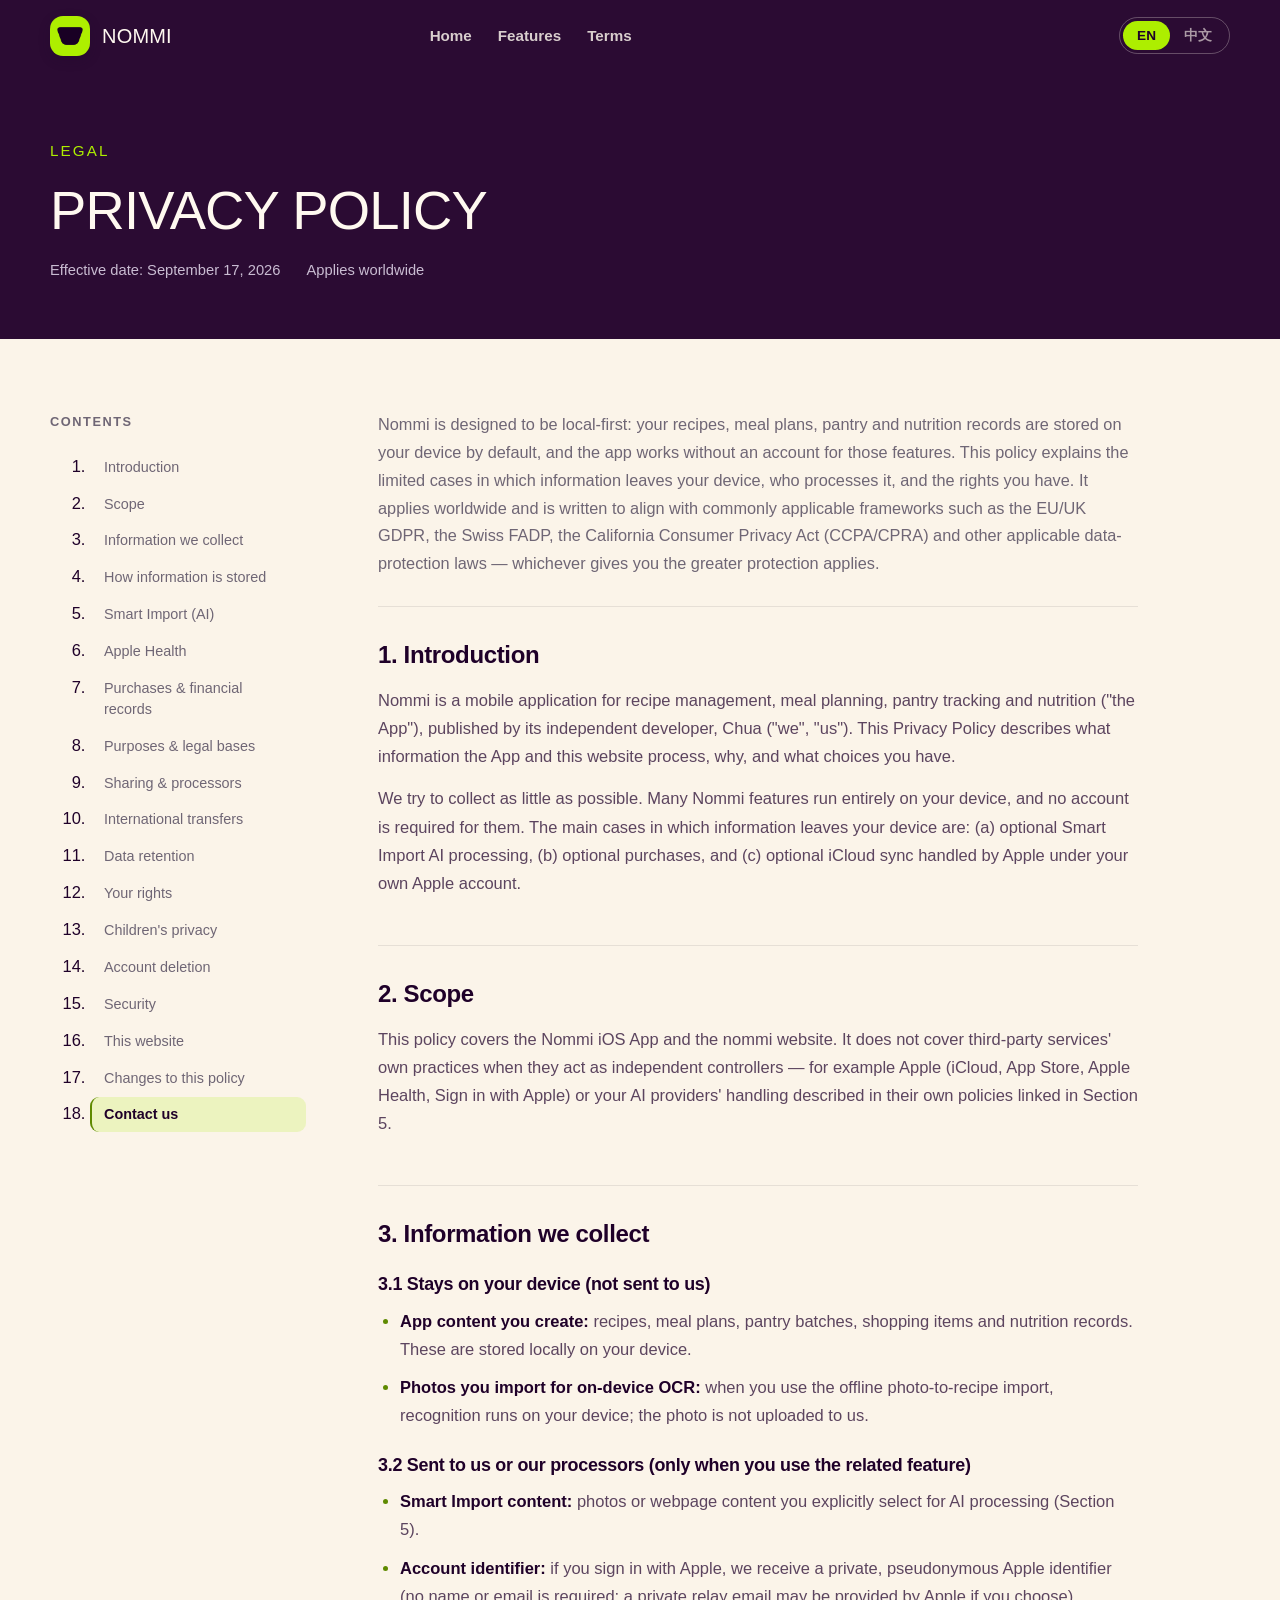
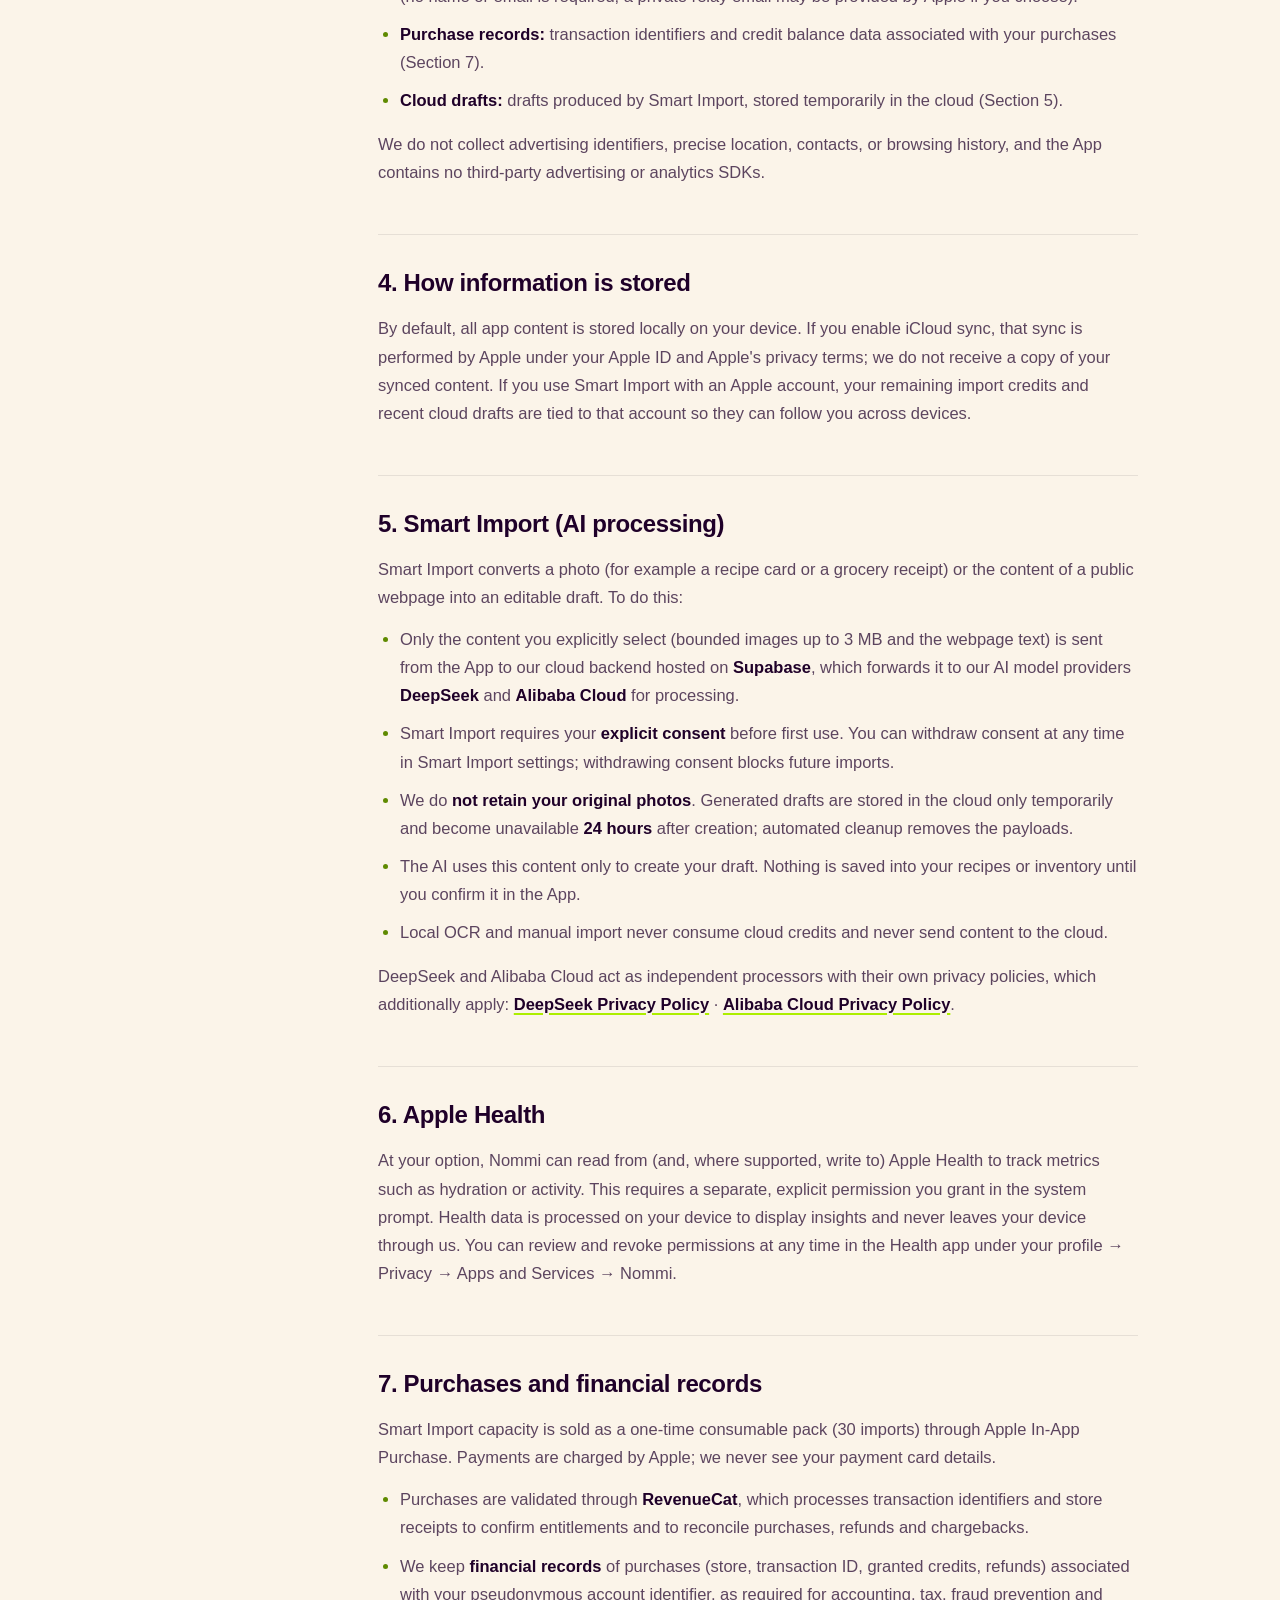
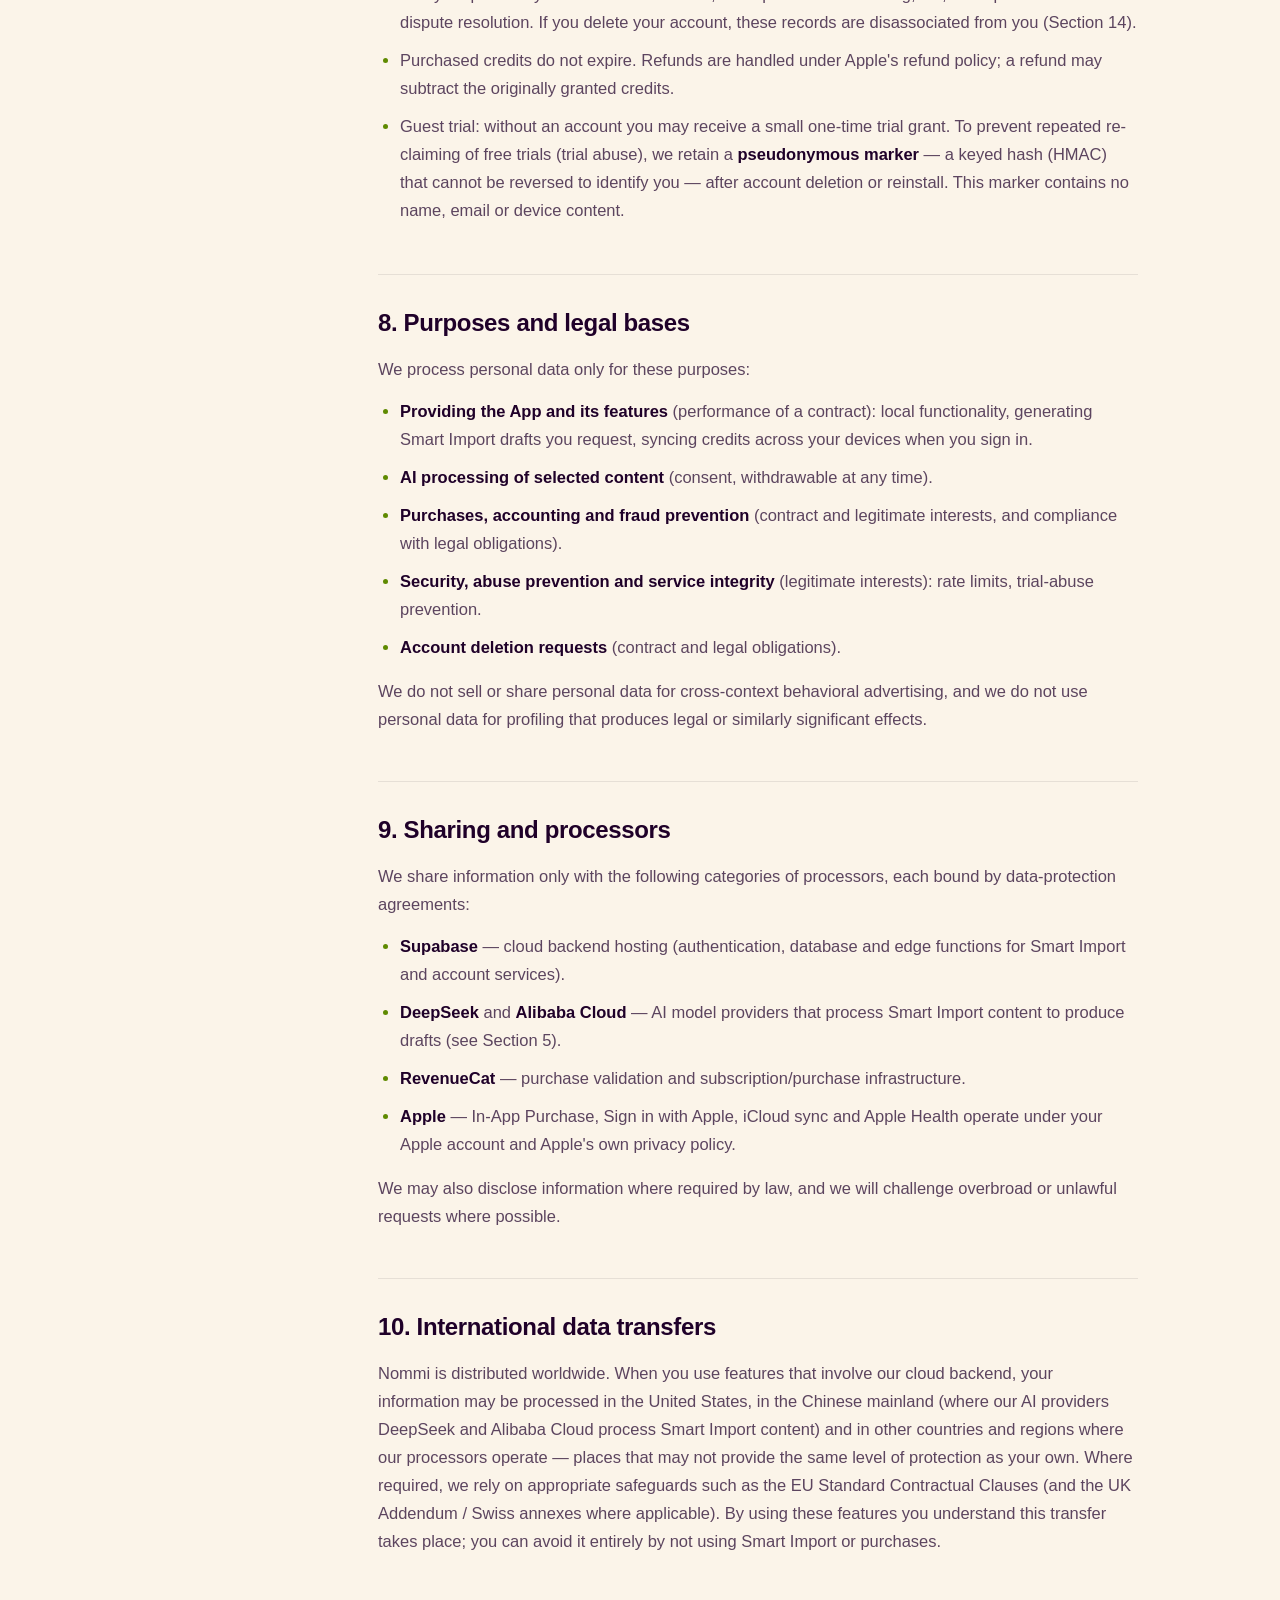
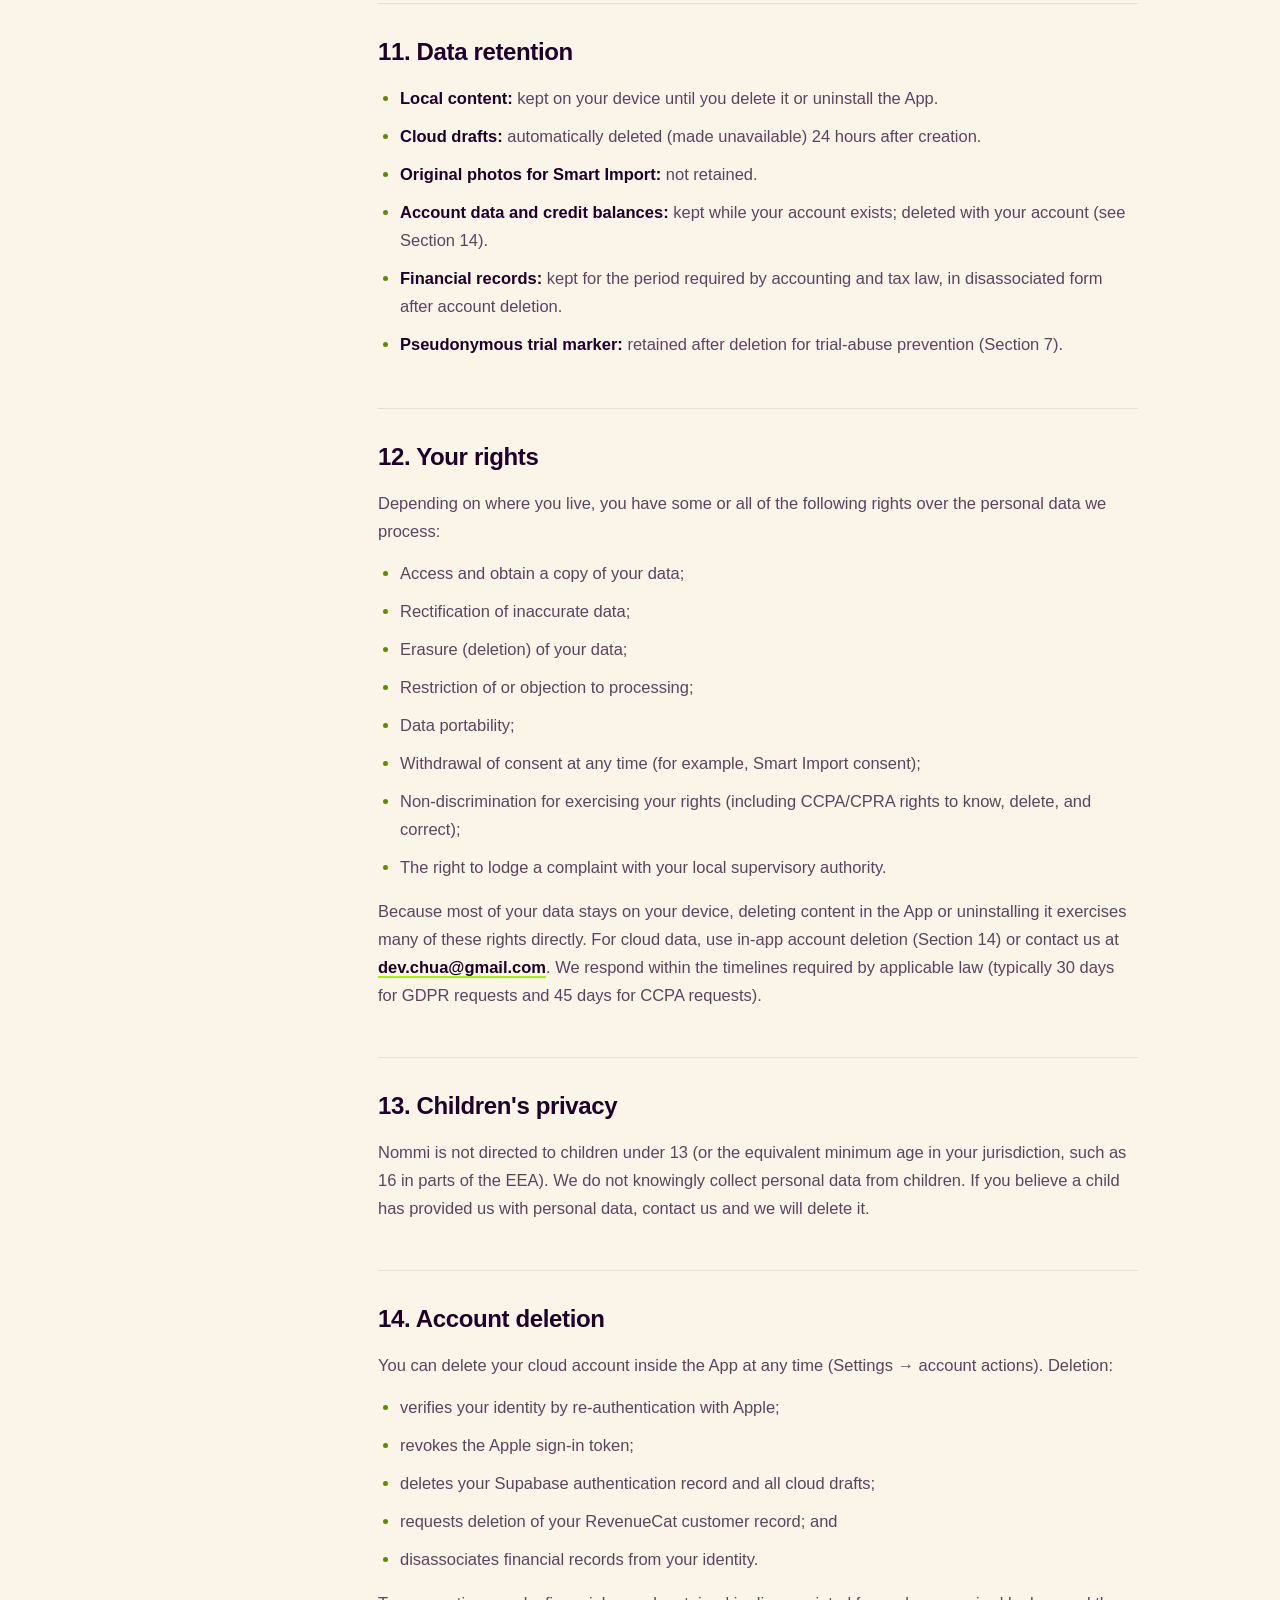
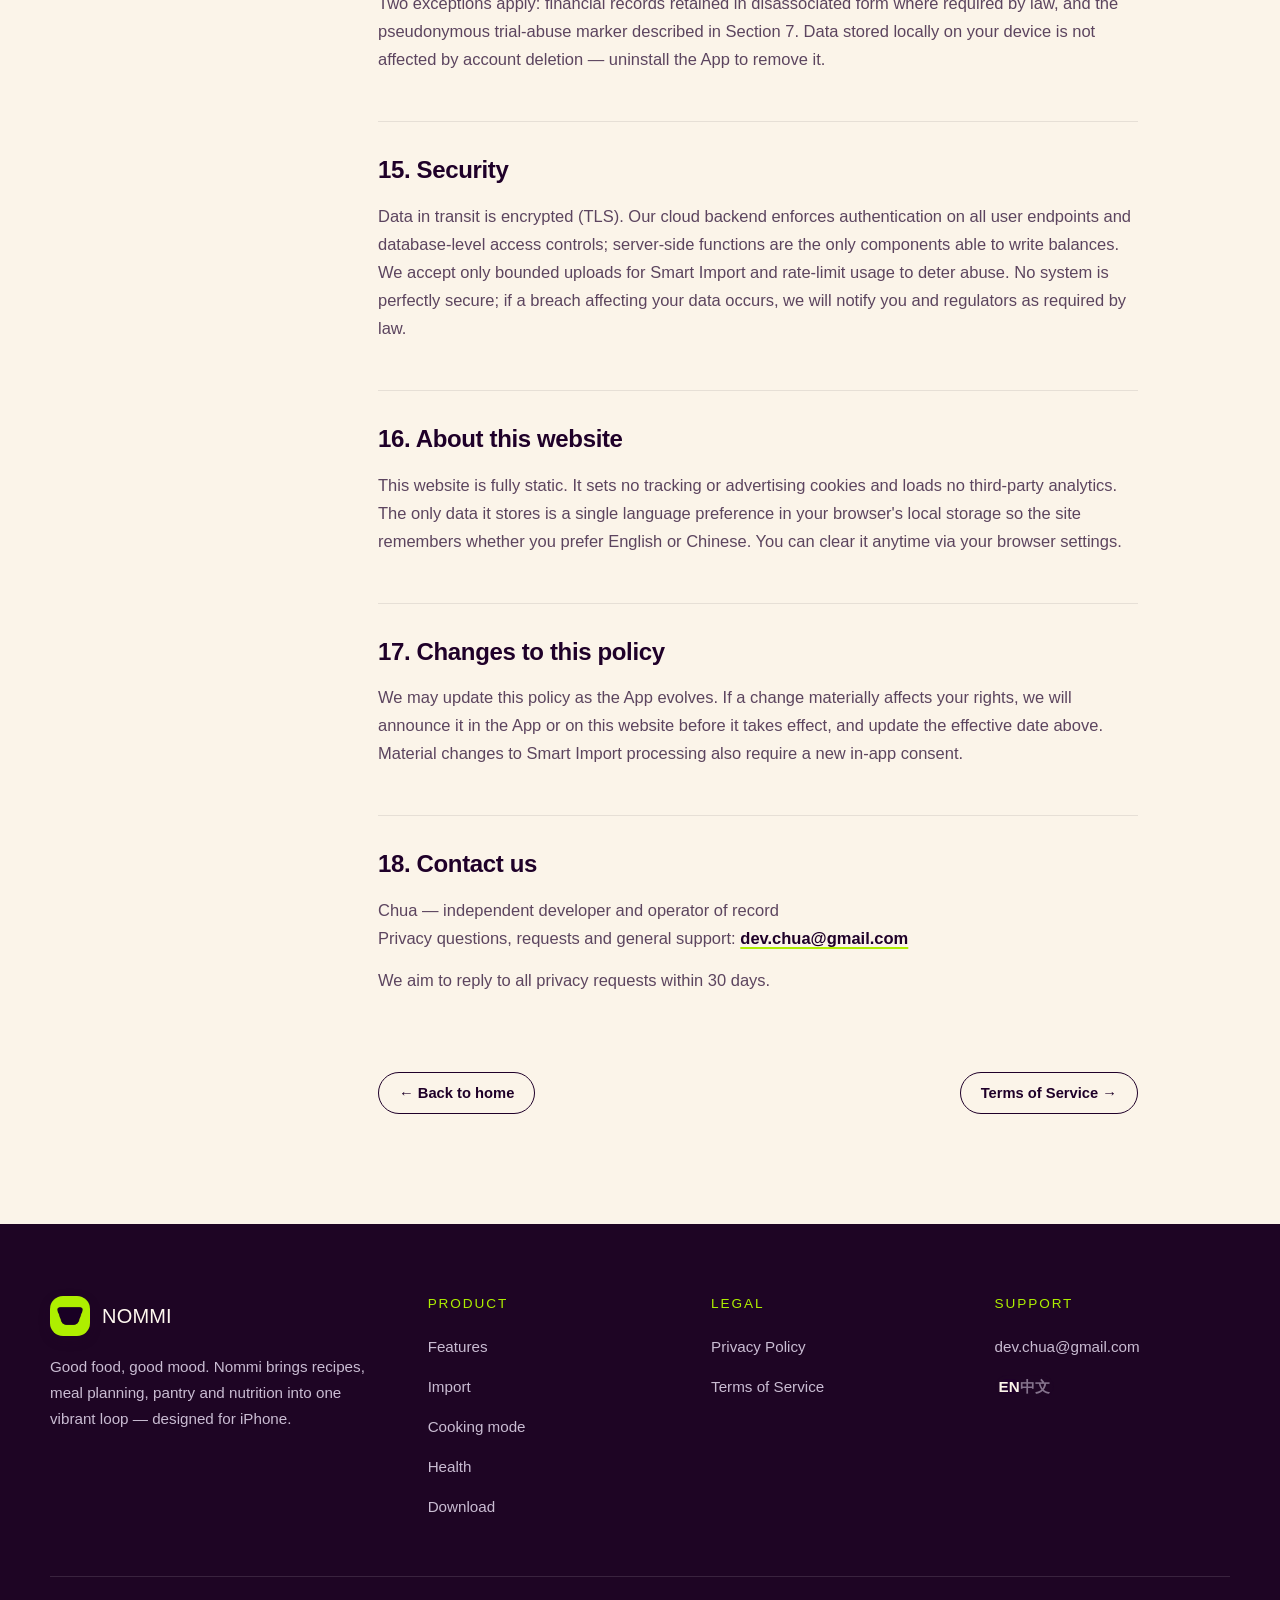
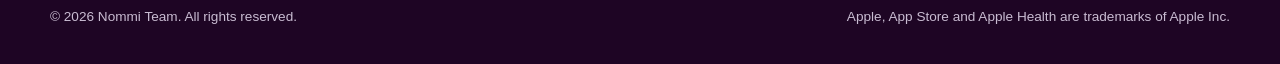
==== commit 783f59af: "Fill legal placeholders: operator Chua, dev.chua@gmail.com, add Alibaba Cloud as AI provider; drop 永" ====
--- a/privacy.html
+++ b/privacy.html
@@ -24,9 +24,8 @@
   </script>
 </head>
 <body>
-  <!-- PLACEHOLDERS: operator name "Nommi Team", emails privacy@nommi.app /
-       support@nommi.app and the effective date below must be replaced with
-       real values before launch. -->
+  <!-- PLACEHOLDERS: none remaining. Launch checklist lives in index.html
+       (App Store URL) once the app is live. -->
   <a class="skip-link" href="#main"><span class="lang-en">Skip to content</span><span class="lang-zh">跳到正文</span></a>
 
   <header class="site-header on-dark">
@@ -98,11 +97,11 @@
         <section class="policy-sec" id="p-intro">
           <h2><span class="lang-en">1. Introduction</span><span class="lang-zh">1. 引言</span></h2>
           <div class="lang-en">
-            <p>Nommi is a mobile application for recipe management, meal planning, pantry tracking and nutrition ("the App"), published by the "Nommi Team" ("we", "us"). This Privacy Policy describes what information the App and this website process, why, and what choices you have.</p>
+            <p>Nommi is a mobile application for recipe management, meal planning, pantry tracking and nutrition ("the App"), published by its independent developer, Chua ("we", "us"). This Privacy Policy describes what information the App and this website process, why, and what choices you have.</p>
             <p>We try to collect as little as possible. Many Nommi features run entirely on your device, and no account is required for them. The main cases in which information leaves your device are: (a) optional Smart Import AI processing, (b) optional purchases, and (c) optional iCloud sync handled by Apple under your own Apple account.</p>
           </div>
           <div class="lang-zh">
-            <p>Nommi 是一款用于食谱管理、餐食计划、库存跟踪与营养记录的移动应用（下称「本应用」），由「Nommi 团队」（下称「我们」）发布。本隐私政策说明本应用及本网站处理哪些信息、为何处理，以及你可以做出哪些选择。</p>
+            <p>Nommi 是一款用于食谱管理、餐食计划、库存跟踪与营养记录的移动应用（下称「本应用」），由独立开发者 Chua（下称「我们」）发布。本隐私政策说明本应用及本网站处理哪些信息、为何处理，以及你可以做出哪些选择。</p>
             <p>我们尽可能少收集数据。Nommi 的许多功能完全在你的设备上运行，且无需账户。信息离开你设备的主要情形包括：(a) 可选的 AI 智能导入处理；(b) 可选的应用内购买；(c) 由 Apple 在你自己的 Apple 账户下处理的可选 iCloud 同步。</p>
           </div>
         </section>
@@ -110,7 +109,7 @@
         <section class="policy-sec" id="p-scope">
           <h2><span class="lang-en">2. Scope</span><span class="lang-zh">2. 适用范围</span></h2>
           <div class="lang-en">
-            <p>This policy covers the Nommi iOS App and the nommi website. It does not cover third-party services' own practices when they act as independent controllers — for example Apple (iCloud, App Store, Apple Health, Sign in with Apple) or your AI provider's handling described in its own policy linked in Section 5.</p>
+            <p>This policy covers the Nommi iOS App and the nommi website. It does not cover third-party services' own practices when they act as independent controllers — for example Apple (iCloud, App Store, Apple Health, Sign in with Apple) or your AI providers' handling described in their own policies linked in Section 5.</p>
           </div>
           <div class="lang-zh">
             <p>本政策适用于 Nommi iOS 应用与 Nommi 网站。当第三方服务作为独立控制者行事时（例如 Apple 的 iCloud、App Store、Apple 健康与「通过 Apple 登录」，或第 5 节所链接的 AI 提供商按其自身政策进行的处理），其自身实践不在本政策范围内。</p>
@@ -166,24 +165,24 @@
           <div class="lang-en">
             <p>Smart Import converts a photo (for example a recipe card or a grocery receipt) or the content of a public webpage into an editable draft. To do this:</p>
             <ul>
-              <li>Only the content you explicitly select (bounded images up to 3&nbsp;MB and the webpage text) is sent from the App to our cloud backend hosted on <strong>Supabase</strong>, which forwards it to the AI model provider <strong>DeepSeek</strong> for processing.</li>
+              <li>Only the content you explicitly select (bounded images up to 3&nbsp;MB and the webpage text) is sent from the App to our cloud backend hosted on <strong>Supabase</strong>, which forwards it to our AI model providers <strong>DeepSeek</strong> and <strong>Alibaba Cloud</strong> for processing.</li>
               <li>Smart Import requires your <strong>explicit consent</strong> before first use. You can withdraw consent at any time in Smart Import settings; withdrawing consent blocks future imports.</li>
               <li>We do <strong>not retain your original photos</strong>. Generated drafts are stored in the cloud only temporarily and become unavailable <strong>24 hours</strong> after creation; automated cleanup removes the payloads.</li>
               <li>The AI uses this content only to create your draft. Nothing is saved into your recipes or inventory until you confirm it in the App.</li>
               <li>Local OCR and manual import never consume cloud credits and never send content to the cloud.</li>
             </ul>
-            <p>DeepSeek acts as an independent processor with its own privacy policy, which additionally applies: <a href="https://cdn.deepseek.com/policies/en-US/deepseek-privacy-policy.html" rel="noopener nofollow" target="_blank">DeepSeek Privacy Policy</a>.</p>
+            <p>DeepSeek and Alibaba Cloud act as independent processors with their own privacy policies, which additionally apply: <a href="https://cdn.deepseek.com/policies/en-US/deepseek-privacy-policy.html" rel="noopener nofollow" target="_blank">DeepSeek Privacy Policy</a> · <a href="https://www.alibabacloud.com/help/en/legal/latest/privacy-policy" rel="noopener nofollow" target="_blank">Alibaba Cloud Privacy Policy</a>.</p>
           </div>
           <div class="lang-zh">
             <p>智能导入可将照片（例如食谱卡片或采购小票）或公开网页的内容转换为可编辑草稿。为此：</p>
             <ul>
-              <li>只有你明确选择的内容（不超过 3&nbsp;MB 的图片与网页文本）会从应用发送至托管在 <strong>Supabase</strong> 上的云端后端，再由其转发给 AI 模型提供商 <strong>DeepSeek</strong> 进行处理。</li>
+              <li>只有你明确选择的内容（不超过 3&nbsp;MB 的图片与网页文本）会从应用发送至托管在 <strong>Supabase</strong> 上的云端后端，再由其转发给 AI 模型提供商 <strong>DeepSeek</strong> 与<strong>阿里云（Alibaba Cloud）</strong>进行处理。</li>
               <li>智能导入在首次使用前需要你的<strong>明确同意</strong>。你可以随时在智能导入设置中撤回同意；撤回后将阻止后续导入。</li>
               <li>我们<strong>不会保留你的原始照片</strong>。生成的草稿仅临时存储于云端，并在创建 <strong>24 小时</strong>后失效；自动清理任务会删除相关数据。</li>
               <li>AI 仅将这些内容用于生成你的草稿；在你于应用中确认之前，任何内容都不会写入你的食谱或库存。</li>
               <li>本地 OCR 与手动导入不消耗云端积分，也不会向云端发送内容。</li>
             </ul>
-            <p>DeepSeek 作为独立处理者运营，其自身隐私政策同样适用：<a href="https://cdn.deepseek.com/policies/en-US/deepseek-privacy-policy.html" rel="noopener nofollow" target="_blank">DeepSeek 隐私政策</a>。</p>
+            <p>DeepSeek 与阿里云作为独立处理者运营，其各自隐私政策同样适用：<a href="https://cdn.deepseek.com/policies/en-US/deepseek-privacy-policy.html" rel="noopener nofollow" target="_blank">DeepSeek 隐私政策</a> · <a href="https://www.alibabacloud.com/help/zh/legal/latest/privacy-policy" rel="noopener nofollow" target="_blank">阿里云隐私政策</a>。</p>
           </div>
         </section>
 
@@ -213,7 +212,7 @@
             <ul>
               <li>购买通过 <strong>RevenueCat</strong> 校验；其处理交易标识符与商店收据，用于确认权益以及对账、退款与拒付处理。</li>
               <li>我们会保存与你的假名化账户标识符相关联的购买<strong>财务记录</strong>（商店、交易 ID、发放积分、退款），以满足会计、税务、防欺诈与争议处理要求。删除账户后，这些记录将与你的身份解除关联（见第 14 节）。</li>
-              <li>所购积分永久有效，不会过期。退款按 Apple 退款政策处理；退款可能相应扣减最初发放的积分。</li>
+              <li>所购积分不会过期。退款按 Apple 退款政策处理；退款可能相应扣减最初发放的积分。</li>
               <li>游客试用：未登录账户时你可能获得少量一次性试用额度。为防止反复重新领取免费试用（试用滥用），在删除账户或重装应用后，我们会保留一个<strong>假名化标记</strong>——即无法逆向识别你身份的带密钥散列值（HMAC）。该标记不含姓名、邮箱或设备内容。</li>
             </ul>
           </div>
@@ -251,7 +250,7 @@
             <p>We share information only with the following categories of processors, each bound by data-protection agreements:</p>
             <ul>
               <li><strong>Supabase</strong> — cloud backend hosting (authentication, database and edge functions for Smart Import and account services).</li>
-              <li><strong>DeepSeek</strong> — AI model provider that processes Smart Import content to produce drafts (see Section 5).</li>
+              <li><strong>DeepSeek</strong> and <strong>Alibaba Cloud</strong> — AI model providers that process Smart Import content to produce drafts (see Section 5).</li>
               <li><strong>RevenueCat</strong> — purchase validation and subscription/purchase infrastructure.</li>
               <li><strong>Apple</strong> — In-App Purchase, Sign in with Apple, iCloud sync and Apple Health operate under your Apple account and Apple's own privacy policy.</li>
             </ul>
@@ -261,7 +260,7 @@
             <p>我们仅与以下类别的处理者共享信息，且均受数据处理协议约束：</p>
             <ul>
               <li><strong>Supabase</strong>——云后端托管（认证、数据库，以及支撑智能导入与账户服务的边缘函数）。</li>
-              <li><strong>DeepSeek</strong>——AI 模型提供商，处理智能导入内容以生成草稿（见第 5 节）。</li>
+              <li><strong>DeepSeek</strong>、<strong>阿里云</strong>——AI 模型提供商，处理智能导入内容以生成草稿（见第 5 节）。</li>
               <li><strong>RevenueCat</strong>——购买校验与购买基础设施。</li>
               <li><strong>Apple</strong>——应用内购、通过 Apple 登录、iCloud 同步与 Apple 健康均在你自己的 Apple 账户与 Apple 隐私政策下运行。</li>
             </ul>
@@ -272,10 +271,10 @@
         <section class="policy-sec" id="p-transfers">
           <h2><span class="lang-en">10. International data transfers</span><span class="lang-zh">10. 国际数据传输</span></h2>
           <div class="lang-en">
-            <p>Nommi is distributed worldwide. When you use features that involve our cloud backend, your information may be processed in the United States and other countries where our processors operate — countries that may not provide the same level of protection as your own. Where required, we rely on appropriate safeguards such as the EU Standard Contractual Clauses (and the UK Addendum / Swiss annexes where applicable). By using these features you understand this transfer takes place; you can avoid it entirely by not using Smart Import or purchases.</p>
-          </div>
-          <div class="lang-zh">
-            <p>Nommi 面向全球分发。当你使用涉及我们云后端的功能时，你的信息可能在我们处理者所在的美国及其他国家/地区被处理——这些地区的保护水平可能与你所在地不同。在需要时，我们依赖适当的保障措施，例如欧盟标准合同条款（以及适用的英国附录/瑞士附件）。使用这些功能即表示你理解会发生上述传输；你也可以完全不使用智能导入与购买功能来避免此类传输。</p>
+            <p>Nommi is distributed worldwide. When you use features that involve our cloud backend, your information may be processed in the United States, in the Chinese mainland (where our AI providers DeepSeek and Alibaba Cloud process Smart Import content) and in other countries and regions where our processors operate — places that may not provide the same level of protection as your own. Where required, we rely on appropriate safeguards such as the EU Standard Contractual Clauses (and the UK Addendum / Swiss annexes where applicable). By using these features you understand this transfer takes place; you can avoid it entirely by not using Smart Import or purchases.</p>
+          </div>
+          <div class="lang-zh">
+            <p>Nommi 面向全球分发。当你使用涉及我们云后端的功能时，你的信息可能在美国、中国大陆（AI 提供商 DeepSeek 与阿里云在此处理智能导入内容）以及我们处理者所在的其他国家/地区被处理——这些地方的保护水平可能与你所在地不同。在需要时，我们依赖适当的保障措施，例如欧盟标准合同条款（以及适用的英国附录/瑞士附件）。使用这些功能即表示你理解会发生上述传输；你也可以完全不使用智能导入与购买功能来避免此类传输。</p>
           </div>
         </section>
 
@@ -317,7 +316,7 @@
               <li>Non-discrimination for exercising your rights (including CCPA/CPRA rights to know, delete, and correct);</li>
               <li>The right to lodge a complaint with your local supervisory authority.</li>
             </ul>
-            <p>Because most of your data stays on your device, deleting content in the App or uninstalling it exercises many of these rights directly. For cloud data, use in-app account deletion (Section 14) or contact us at <a href="mailto:privacy@nommi.app">privacy@nommi.app</a>. We respond within the timelines required by applicable law (typically 30 days for GDPR requests and 45 days for CCPA requests).</p>
+            <p>Because most of your data stays on your device, deleting content in the App or uninstalling it exercises many of these rights directly. For cloud data, use in-app account deletion (Section 14) or contact us at <a href="mailto:dev.chua@gmail.com">dev.chua@gmail.com</a>. We respond within the timelines required by applicable law (typically 30 days for GDPR requests and 45 days for CCPA requests).</p>
           </div>
           <div class="lang-zh">
             <p>根据你所在地区，你对我们处理的个人数据享有以下部分或全部权利：</p>
@@ -331,7 +330,7 @@
               <li>因行使权利而不受歧视（包括 CCPA/CPRA 下的知情、删除与更正权）；</li>
               <li>向当地监管机构投诉的权利。</li>
             </ul>
-            <p>由于你的大部分数据保存在你自己的设备上，在应用内删除内容或卸载应用即可直接行使其中许多权利。对于云端数据，请使用应用内账户删除（见第 14 节），或发送邮件至 <a href="mailto:privacy@nommi.app">privacy@nommi.app</a>。我们将在适用法律要求的期限内答复（GDPR 请求通常为 30 天，CCPA 请求通常为 45 天）。</p>
+            <p>由于你的大部分数据保存在你自己的设备上，在应用内删除内容或卸载应用即可直接行使其中许多权利。对于云端数据，请使用应用内账户删除（见第 14 节），或发送邮件至 <a href="mailto:dev.chua@gmail.com">dev.chua@gmail.com</a>。我们将在适用法律要求的期限内答复（GDPR 请求通常为 30 天，CCPA 请求通常为 45 天）。</p>
           </div>
         </section>
 
@@ -404,15 +403,13 @@
         <section class="policy-sec" id="p-contact">
           <h2><span class="lang-en">18. Contact us</span><span class="lang-zh">18. 联系我们</span></h2>
           <div class="lang-en">
-            <p>Nommi Team (operator of record — placeholder)<br>
-            Privacy questions, requests and complaints: <a href="mailto:privacy@nommi.app">privacy@nommi.app</a><br>
-            General support: <a href="mailto:support@nommi.app">support@nommi.app</a></p>
+            <p>Chua — independent developer and operator of record<br>
+            Privacy questions, requests and general support: <a href="mailto:dev.chua@gmail.com">dev.chua@gmail.com</a></p>
             <p>We aim to reply to all privacy requests within 30 days.</p>
           </div>
           <div class="lang-zh">
-            <p>Nommi 团队（运营主体——占位符，上线前替换）<br>
-            隐私问题、请求与投诉：<a href="mailto:privacy@nommi.app">privacy@nommi.app</a><br>
-            一般支持：<a href="mailto:support@nommi.app">support@nommi.app</a></p>
+            <p>Chua（独立开发者，运营主体）<br>
+            隐私问题、请求与一般支持：<a href="mailto:dev.chua@gmail.com">dev.chua@gmail.com</a></p>
             <p>我们的目标是在 30 天内回复所有隐私请求。</p>
           </div>
         </section>
@@ -455,7 +452,7 @@
         <div class="footer-col">
           <h4><span class="lang-en">Support</span><span class="lang-zh">支持</span></h4>
           <ul>
-            <li><a href="mailto:support@nommi.app">support@nommi.app</a></li>
+            <li><a href="mailto:dev.chua@gmail.com">dev.chua@gmail.com</a></li>
             <li>
               <div class="lang-toggle" role="group" aria-label="Language / 语言">
                 <button type="button" data-set-lang="en" aria-pressed="false">EN</button>
